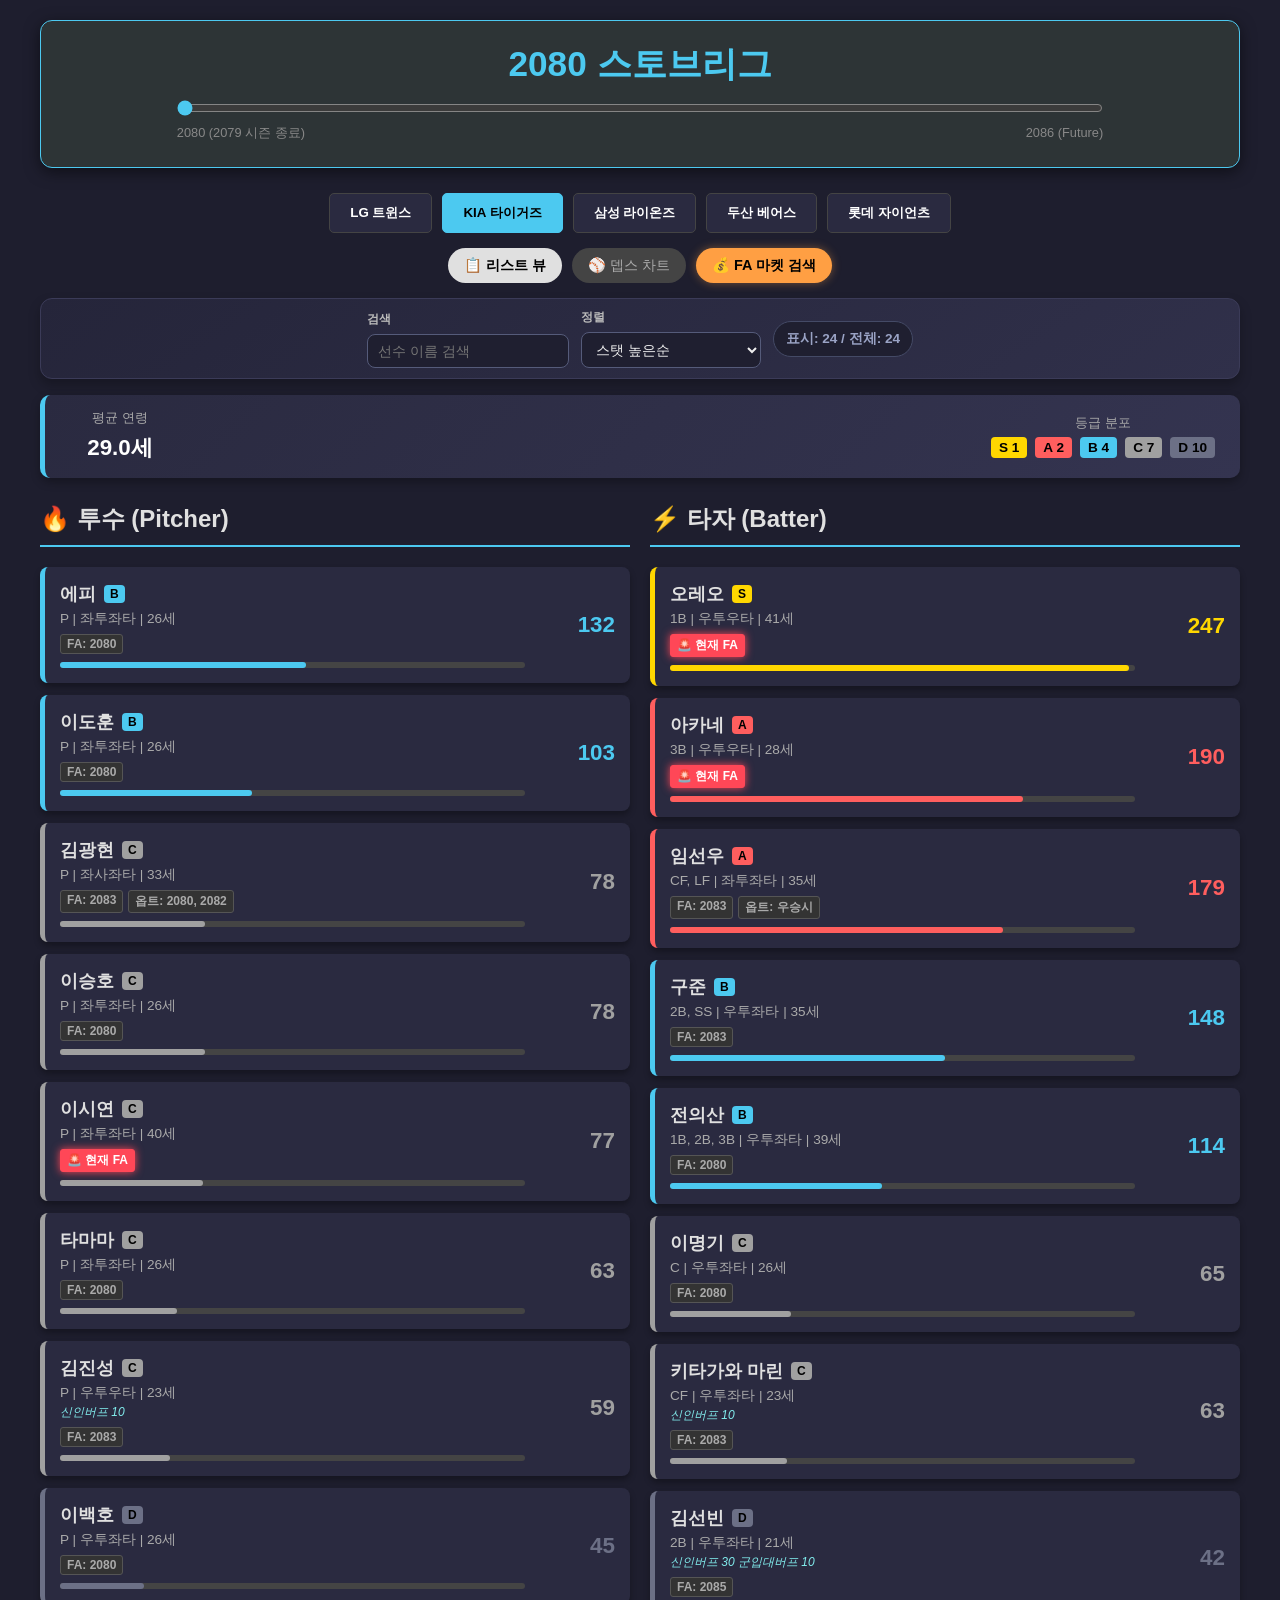
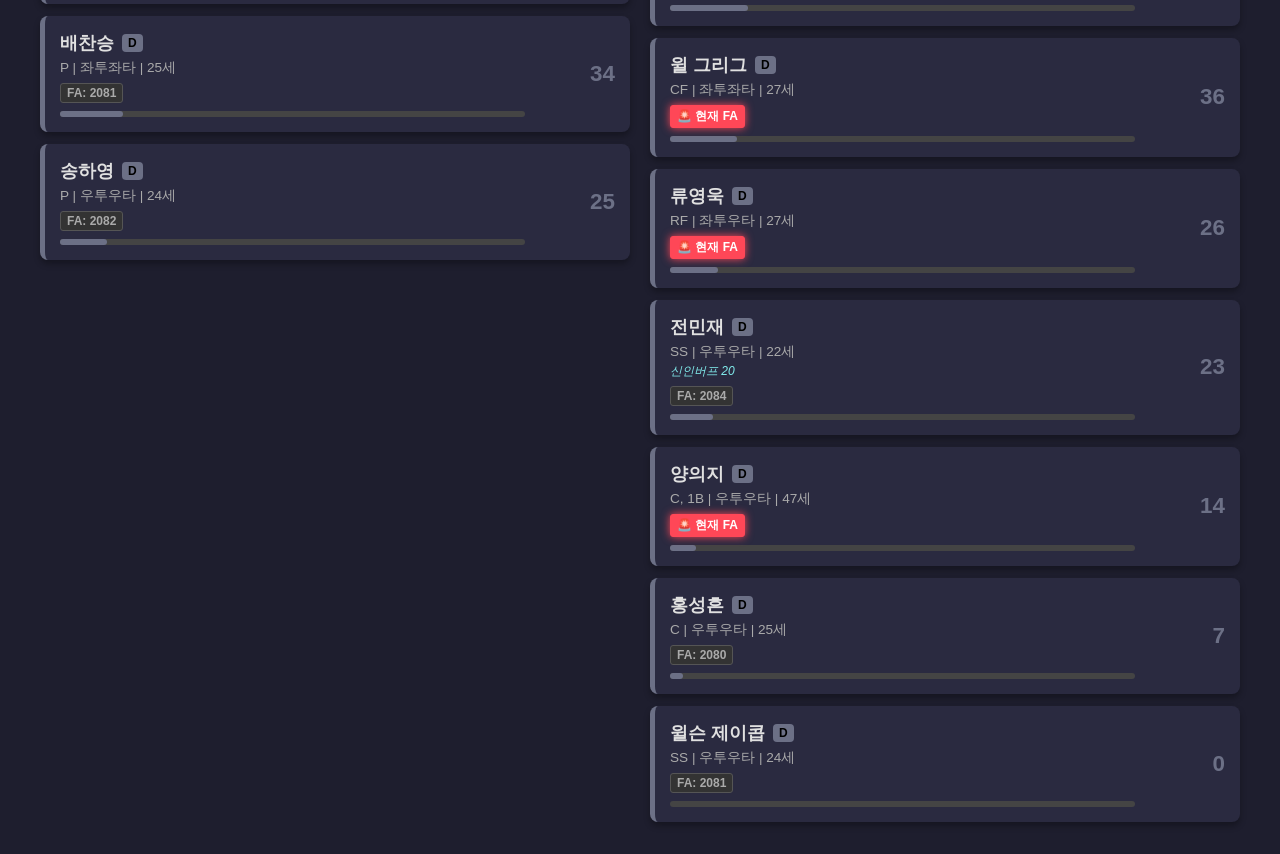
==== index.html @ 201fdf30 "Add polished roster toolbar with working search and sort" ====
<!DOCTYPE html>
<html lang="ko">
<head>
    <meta charset="UTF-8">
    <meta name="viewport" content="width=device-width, initial-scale=1.0">
    <title>가상야구리그 로스터 매니저 (2080 스토브리그 에디션)</title>
    <link rel="stylesheet" href="style.css">
</head>
<body>

<div class="container">
    <div class="time-machine">
        <div class="time-display"><span id="displayYear">2080</span> 스토브리그</div>
        <input type="range" id="yearSlider" min="2080" max="2086" value="2080" step="1">
        <div class="time-labels">
            <span>2080 (2079 시즌 종료)</span>
            <span>2086 (Future)</span>
        </div>
    </div>

    <div class="tabs" id="teamTabs"></div>

    <div class="view-controls">
        <button class="view-btn active" onclick="switchMode('list')" id="btn-list">📋 리스트 뷰</button>
        <button class="view-btn" onclick="switchMode('depth')" id="btn-depth">⚾ 뎁스 차트</button>
        <button class="fa-search-btn" onclick="openFAModal()">💰 FA 마켓 검색</button>
    </div>

    <div class="toolbar">
        <div class="toolbar-item">
            <label for="searchInput">검색</label>
            <input type="text" id="searchInput" placeholder="선수 이름 검색">
        </div>
        <div class="toolbar-item">
            <label for="sortSelect">정렬</label>
            <select id="sortSelect">
                <option value="stat_desc">스탯 높은순</option>
                <option value="stat_asc">스탯 낮은순</option>
                <option value="age_asc">나이 어린순</option>
                <option value="age_desc">나이 많은순</option>
                <option value="name_asc">이름 가나다순</option>
            </select>
        </div>
        <div id="result-count" class="result-count">표시: - / 전체: -</div>
    </div>

    <div id="team-dashboard" class="team-dashboard">
        <div class="dash-item">
            <div class="dash-label">평균 연령</div>
            <div class="dash-value" id="dash-age">-세</div>
        </div>
        <div class="dash-item">
            <div class="dash-label">등급 분포</div>
            <div class="grade-dist" id="dash-dist">
                <span class="dist-box bg-S text-black">S 0</span>
                <span class="dist-box bg-A text-black">A 0</span>
                <span class="dist-box bg-B text-black">B 0</span>
                <span class="dist-box bg-C text-black">C 0</span>
                <span class="dist-box bg-D text-black">D 0</span>
            </div>
        </div>
    </div>

    <div id="view-depth" class="field-container hidden">
        <div class="base-diamond"></div>
        <div id="depth-C" class="pos-box p-box-c"><h3>C (포수)</h3><div class="list"></div></div>
        <div id="depth-P" class="pos-box p-box-p"><h3>P (투수)</h3><div class="list"></div></div>
        <div id="depth-1B" class="pos-box p-box-1b"><h3>1B (1루수)</h3><div class="list"></div></div>
        <div id="depth-2B" class="pos-box p-box-2b"><h3>2B (2루수)</h3><div class="list"></div></div>
        <div id="depth-3B" class="pos-box p-box-3b"><h3>3B (3루수)</h3><div class="list"></div></div>
        <div id="depth-SS" class="pos-box p-box-ss"><h3>SS (유격수)</h3><div class="list"></div></div>
        <div id="depth-LF" class="pos-box p-box-lf"><h3>LF (좌익수)</h3><div class="list"></div></div>
        <div id="depth-CF" class="pos-box p-box-cf"><h3>CF (중견수)</h3><div class="list"></div></div>
        <div id="depth-RF" class="pos-box p-box-rf"><h3>RF (우익수)</h3><div class="list"></div></div>
    </div>

    <div id="view-list" class="roster-section">
        <div class="column">
            <h2>🔥 투수 (Pitcher)</h2>
            <div id="pitcher-list"></div>
        </div>
        <div class="column">
            <h2>⚡ 타자 (Batter)</h2>
            <div id="batter-list"></div>
        </div>
    </div>
</div>

<div class="modal-overlay" id="playerModal" onclick="closeModal(event, 'playerModal')">
    <div class="modal">
        <span class="close-btn" onclick="closeModal(event, 'playerModal')">&times;</span>
        <div class="modal-header">
            <h2 id="modal-name">선수 이름</h2>
            <div class="modal-sub" id="modal-detail">포지션 | 나이</div>
        </div>
        <div class="modal-note" id="modal-note">특이사항 없음</div>

        <h3 style="margin-bottom: 5px; color: #ddd; border-top:1px solid #444; padding-top:15px;">📈 미래 스탯 예측 (Graph)</h3>
        <div class="graph-legend">
            <div class="legend-item"><div class="dot" style="background:var(--graph-stat)"></div>Stat</div>
        </div>
        <div class="graph-container" id="chart-container"></div>

        <table class="scout-table">
            <thead>
                <tr>
                    <th>Year</th>
                    <th>Age</th>
                    <th>Stat</th>
                    <th>Grade</th>
                    <th>Contract</th>
                </tr>
            </thead>
            <tbody id="modal-table-body"></tbody>
        </table>
    </div>
</div>

<div class="modal-overlay" id="faModal" onclick="closeModal(event, 'faModal')">
    <div class="modal">
        <span class="close-btn" onclick="closeModal(event, 'faModal')">&times;</span>
        <div class="modal-header">
            <h2>💰 <span id="fa-year-title">2080</span> FA Market</h2>
            <div class="modal-sub">해당 스토브리그 시점의 전체 FA/옵트아웃 대상 선수 목록입니다.</div>
        </div>
        <div id="fa-list-body" class="fa-list-container"></div>
    </div>
</div>

<script src="data.js"></script>
<script src="app.js"></script>
</body>
</html>
---- style.css ----
/* 가상야구리그 로스터 매니저 - 디자인 */

:root {
            --bg-color: #1e1e2e;
            --card-bg: #2a2a40;
            --text-main: #e0e0e0;
            --accent: #4cc9f0;
            --grade-s: #ffd700;
            --grade-a: #ff5e5e;
            --grade-b: #4cc9f0;
            --grade-c: #a0a0a0;
            --grade-d: #6c7086;
            --urgent: #ff4757;
            --opt-color: #a55eea;
            --modal-overlay: rgba(0, 0, 0, 0.7);
            --graph-stat: #ff5e5e;
        }

        body {
            font-family: 'Pretendard', 'Malgun Gothic', sans-serif;
            background-color: var(--bg-color);
            color: var(--text-main);
            margin: 0;
            padding: 20px;
        }

        .container { max-width: 1200px; margin: 0 auto; }

        .time-machine {
            background: #2d3436;
            padding: 20px;
            border-radius: 12px;
            text-align: center;
            margin-bottom: 25px;
            box-shadow: 0 4px 15px rgba(0,0,0,0.5);
            border: 1px solid var(--accent);
        }

        .time-display {
            font-size: 2.2rem;
            font-weight: bold;
            color: var(--accent);
            margin-bottom: 10px;
        }

        input[type=range] {
            width: 80%;
            cursor: pointer;
            accent-color: var(--accent);
        }

        .time-labels {
            display: flex;
            justify-content: space-between;
            width: 80%;
            margin: 5px auto;
            color: #888;
            font-size: 0.8rem;
        }

        .tabs {
            display: flex;
            justify-content: center;
            gap: 10px;
            margin-bottom: 15px;
            flex-wrap: wrap;
        }

        .tab-btn {
            background: var(--card-bg);
            border: 1px solid #444;
            color: white;
            padding: 10px 20px;
            cursor: pointer;
            border-radius: 5px;
            font-weight: bold;
            transition: 0.3s;
        }

        .tab-btn:hover,
        .tab-btn.active {
            background: var(--accent);
            color: #000;
            border-color: var(--accent);
        }

        .view-controls {
            display: flex;
            justify-content: center;
            gap: 10px;
            margin-bottom: 15px;
            flex-wrap: wrap;
        }
        .toolbar {
            display: flex;
            justify-content: center;
            align-items: flex-end;
            gap: 12px;
            flex-wrap: wrap;
            margin: 0 auto 16px auto;
            background: linear-gradient(145deg, #25253a, #30304a);
            border: 1px solid #3b3b58;
            border-radius: 12px;
            padding: 10px 12px;
            box-shadow: 0 6px 12px rgba(0, 0, 0, 0.25);
        }
        .toolbar-item { display: flex; flex-direction: column; gap: 6px; }
        .toolbar-item label { color: #bbb; font-size: 0.75rem; font-weight: 600; }
        .toolbar-item input, .toolbar-item select {
            background: #1f1f30;
            color: #eee;
            border: 1px solid #555b7a;
            border-radius: 8px;
            padding: 8px 10px;
            min-width: 180px;
            font-size: 0.9rem;
            outline: none;
        }
        .toolbar-item input:focus, .toolbar-item select:focus {
            border-color: var(--accent);
            box-shadow: 0 0 0 2px rgba(76, 201, 240, 0.25);
        }
        .result-count {
            align-self: center;
            color: #9aa3c5;
            font-size: 0.85rem;
            font-weight: 600;
            background: #1f1f30;
            border: 1px solid #444a66;
            border-radius: 999px;
            padding: 8px 12px;
        }

        .view-btn {
            background: #444;
            color: #aaa;
            border: none;
            padding: 8px 16px;
            border-radius: 20px;
            cursor: pointer;
            font-size: 0.9rem;
            transition: 0.3s;
        }

        .view-btn.active {
            background: var(--text-main);
            color: #000;
            font-weight: bold;
        }

        .fa-search-btn {
            background: #ff9f43;
            color: #000;
            font-weight: bold;
            border: none;
            padding: 8px 16px;
            border-radius: 20px;
            cursor: pointer;
            font-size: 0.9rem;
            transition: 0.3s;
            box-shadow: 0 0 10px rgba(255, 159, 67, 0.4);
        }

        .fa-search-btn:hover {
            background: #ffaf40;
            transform: scale(1.05);
        }

        .team-dashboard {
            background: linear-gradient(135deg, #2a2a40 0%, #343450 100%);
            border-radius: 10px;
            padding: 15px 25px;
            margin-bottom: 25px;
            display: flex;
            justify-content: space-between;
            align-items: center;
            border-left: 5px solid var(--accent);
            box-shadow: 0 4px 10px rgba(0,0,0,0.3);
            flex-wrap: wrap;
            gap: 15px;
        }

        .dash-item { text-align: center; min-width: 100px; }
        .dash-label { font-size: 0.8rem; color: #aaa; margin-bottom: 5px; }
        .dash-value { font-size: 1.4rem; font-weight: bold; color: #fff; }
        .grade-dist { display: flex; gap: 8px; font-size: 0.85rem; }
        .dist-box { padding: 3px 8px; border-radius: 4px; background: #222; font-weight: bold; }

        .roster-section { display: flex; gap: 20px; flex-wrap: wrap; }
        .column { flex: 1; min-width: 300px; }
        .column h2 { border-bottom: 2px solid var(--accent); padding-bottom: 10px; margin-top: 0; }

        .player-card {
            background-color: var(--card-bg);
            border-radius: 8px;
            padding: 15px;
            margin-bottom: 12px;
            display: flex;
            align-items: center;
            justify-content: space-between;
            border-left: 5px solid gray;
            box-shadow: 0 4px 6px rgba(0,0,0,0.3);
            transition: all 0.2s ease;
            cursor: pointer;
        }

        .player-card:hover {
            transform: translateY(-3px);
            box-shadow: 0 6px 12px rgba(0,0,0,0.5);
            background-color: #343450;
        }

        .info { flex: 1; }
        .header-row { display: flex; align-items: center; gap: 8px; flex-wrap: wrap; }
        .name { font-size: 1.1rem; font-weight: bold; }
        .grade-badge { font-size: 0.75rem; padding: 2px 6px; border-radius: 4px; color: #000; font-weight: bold; }
        .detail { font-size: 0.85rem; color: #aaa; margin-top: 4px; }
        .notes { font-size: 0.75rem; color: #81ecec; margin-top: 2px; font-style: italic; }
        .contract-tags { display: flex; gap: 5px; margin-top: 6px; font-size: 0.75rem; flex-wrap: wrap; }
        .tag { padding: 2px 6px; border-radius: 3px; font-weight: bold; border: 1px solid #444; }

        .stat-change-up { color: #2ecc71; font-size: 0.8rem; margin-left: 5px; }
        .stat-change-down { color: #ff4757; font-size: 0.8rem; margin-left: 5px; }

        .tag-fa-urgent { background: var(--urgent); color: white; border-color: var(--urgent); box-shadow: 0 0 8px var(--urgent); animation: pulse 1.5s infinite; }
        .tag-opt-urgent { background: var(--opt-color); color: white; border-color: var(--opt-color); box-shadow: 0 0 8px var(--opt-color); }
        .tag-fa-past { background: #444; color: #777; text-decoration: line-through; }
        .tag-fa { background: #333; color: #aaa; border: 1px solid #555; }

        @keyframes pulse {
            0% { opacity: 1; }
            50% { opacity: 0.6; }
            100% { opacity: 1; }
        }

        .stat-box { text-align: right; min-width: 90px; }
        .stat-value { font-size: 1.4rem; font-weight: bold; display: block; }
        .stat-bar-bg { width: 100%; height: 6px; background: #444; margin-top: 8px; border-radius: 3px; }
        .stat-bar-fill { height: 100%; background: var(--accent); border-radius: 3px; width: 0%; transition: width 0.5s; }

        .border-S { border-left-color: var(--grade-s); }
        .border-A { border-left-color: var(--grade-a); }
        .border-B { border-left-color: var(--grade-b); }
        .border-C { border-left-color: var(--grade-c); }
        .border-D { border-left-color: var(--grade-d); }

        .bg-S { background-color: var(--grade-s); }
        .bg-A { background-color: var(--grade-a); }
        .bg-B { background-color: var(--grade-b); }
        .bg-C { background-color: var(--grade-c); }
        .bg-D { background-color: var(--grade-d); }

        .text-S { color: var(--grade-s); }
        .text-A { color: var(--grade-a); }
        .text-B { color: var(--grade-b); }
        .text-C { color: var(--grade-c); }
        .text-D { color: var(--grade-d); }
        .text-black { color: #000; }

        .hidden { display: none !important; }

        .field-container {
            position: relative;
            width: 100%;
            max-width: 900px;
            height: 600px;
            background: radial-gradient(circle at 50% 100%, #dcdde1 15%, #27ae60 16%, #2ecc71 100%);
            margin: 0 auto 30px auto;
            border: 4px solid #fff;
            border-radius: 20px 20px 50% 50%;
            box-shadow: 0 10px 20px rgba(0,0,0,0.5);
        }

        .base-diamond {
            position: absolute;
            bottom: 18%;
            left: 50%;
            transform: translateX(-50%) rotate(45deg);
            width: 220px;
            height: 220px;
            border: 2px solid rgba(255,255,255,0.4);
            background: transparent;
        }

        .pos-box {
            position: absolute;
            width: 130px;
            background: rgba(30, 30, 46, 0.9);
            border: 1px solid #666;
            border-radius: 6px;
            padding: 5px;
            z-index: 10;
            box-shadow: 0 4px 6px rgba(0,0,0,0.5);
            transition: all 0.3s;
        }

        .pos-box h3 {
            margin: 0 0 5px 0;
            font-size: 0.8rem;
            text-align: center;
            border-bottom: 1px solid #444;
            color: var(--accent);
        }

        .pos-box.danger {
            border-color: #ff4757;
            box-shadow: 0 0 10px #ff4757;
        }

        .pos-player {
            display: flex;
            justify-content: space-between;
            font-size: 0.75rem;
            margin-bottom: 3px;
            border-bottom: 1px solid #333;
            padding-bottom: 2px;
        }

        .pos-name {
            overflow: hidden;
            text-overflow: ellipsis;
            white-space: nowrap;
            max-width: 80px;
        }

        .pos-stat { font-weight: bold; }

        .p-box-c { bottom: 3%; left: 50%; transform: translateX(-50%); }
        .p-box-p { bottom: 33%; left: 50%; transform: translateX(-50%); }
        .p-box-1b { bottom: 38%; right: 18%; }
        .p-box-2b { bottom: 55%; right: 32%; }
        .p-box-3b { bottom: 38%; left: 18%; }
        .p-box-ss { bottom: 55%; left: 32%; }
        .p-box-lf { top: 20%; left: 10%; }
        .p-box-cf { top: 8%; left: 50%; transform: translateX(-50%); }
        .p-box-rf { top: 20%; right: 10%; }

        .more-trigger {
            text-align: center;
            font-size: 0.7rem;
            color: #aaa;
            cursor: pointer;
            padding: 2px 0;
            position: relative;
        }

        .more-trigger:hover {
            color: #fff;
            background-color: rgba(255,255,255,0.1);
            border-radius: 4px;
        }

        .more-popup {
            display: none;
            position: absolute;
            left: 50%;
            top: 100%;
            transform: translateX(-50%);
            width: 140px;
            background-color: #2d3436;
            border: 1px solid var(--accent);
            border-radius: 6px;
            padding: 8px;
            z-index: 100;
            box-shadow: 0 8px 16px rgba(0,0,0,0.8);
            max-height: 200px;
            overflow-y: auto;
            text-align: left;
        }

        .more-trigger:hover .more-popup { display: block; }

        .modal-overlay {
            position: fixed;
            top: 0;
            left: 0;
            width: 100%;
            height: 100%;
            background-color: var(--modal-overlay);
            z-index: 1000;
            display: flex;
            justify-content: center;
            align-items: center;
            opacity: 0;
            pointer-events: none;
            transition: opacity 0.3s;
        }

        .modal-overlay.active {
            opacity: 1;
            pointer-events: auto;
        }

        .modal {
            background-color: #2d3436;
            width: 90%;
            max-width: 550px;
            border-radius: 12px;
            border: 2px solid var(--accent);
            padding: 25px;
            box-shadow: 0 10px 30px rgba(0,0,0,0.8);
            position: relative;
            transform: translateY(20px);
            transition: transform 0.3s;
            max-height: 90vh;
            overflow-y: auto;
        }

        .modal-overlay.active .modal { transform: translateY(0); }

        .close-btn {
            position: absolute;
            top: 15px;
            right: 20px;
            font-size: 1.5rem;
            cursor: pointer;
            color: #aaa;
        }

        .close-btn:hover { color: #fff; }

        .modal-header h2 {
            margin: 0;
            color: var(--accent);
            border-bottom: 2px solid #555;
            padding-bottom: 10px;
        }

        .modal-sub {
            color: #aaa;
            margin-top: 5px;
            font-size: 0.9rem;
        }

        .modal-note {
            margin: 15px 0;
            padding: 10px;
            background: #222;
            border-radius: 5px;
            color: #81ecec;
            font-style: italic;
            border-left: 3px solid #81ecec;
        }

        .graph-container {
            width: 100%;
            height: 200px;
            background: #222;
            border-radius: 6px;
            margin-bottom: 15px;
            position: relative;
            padding: 10px;
            box-sizing: border-box;
            border: 1px solid #444;
        }

        .graph-legend {
            display: flex;
            justify-content: flex-end;
            gap: 10px;
            font-size: 0.75rem;
            margin-bottom: 5px;
        }

        .legend-item {
            display: flex;
            align-items: center;
            gap: 4px;
        }

        .dot {
            width: 8px;
            height: 8px;
            border-radius: 50%;
        }

        .scout-table {
            width: 100%;
            border-collapse: collapse;
            margin-top: 5px;
            font-size: 0.9rem;
            text-align: center;
        }

        .scout-table th {
            background: #444;
            color: #fff;
            padding: 8px;
        }

        .scout-table td {
            padding: 8px;
            border-bottom: 1px solid #444;
            color: #ddd;
        }

        .scout-table tr.current-season {
            background: rgba(76, 201, 240, 0.2);
            border: 1px solid var(--accent);
        }

        .scout-table tr.current-season td {
            font-weight: bold;
            color: #fff;
        }

        .cell-s { color: var(--grade-s); font-weight: bold; }
        .cell-a { color: var(--grade-a); font-weight: bold; }
        .cell-b { color: var(--grade-b); }
        .cell-c { color: var(--grade-c); }
        .cell-d { color: var(--grade-d); }
        .cell-fa { color: var(--urgent); font-weight: bold; animation: pulse 2s infinite; }
        .cell-opt { color: var(--opt-color); }

        .fa-list-container { max-height: 400px; overflow-y: auto; }

        .fa-item {
            display: flex;
            justify-content: space-between;
            align-items: center;
            padding: 10px;
            border-bottom: 1px solid #444;
            transition: 0.2s;
        }

        .fa-item:hover { background: #444; }

        .fa-team-logo {
            font-size: 0.8rem;
            background: #555;
            padding: 2px 6px;
            border-radius: 4px;
            margin-right: 8px;
            color: #fff;
        }
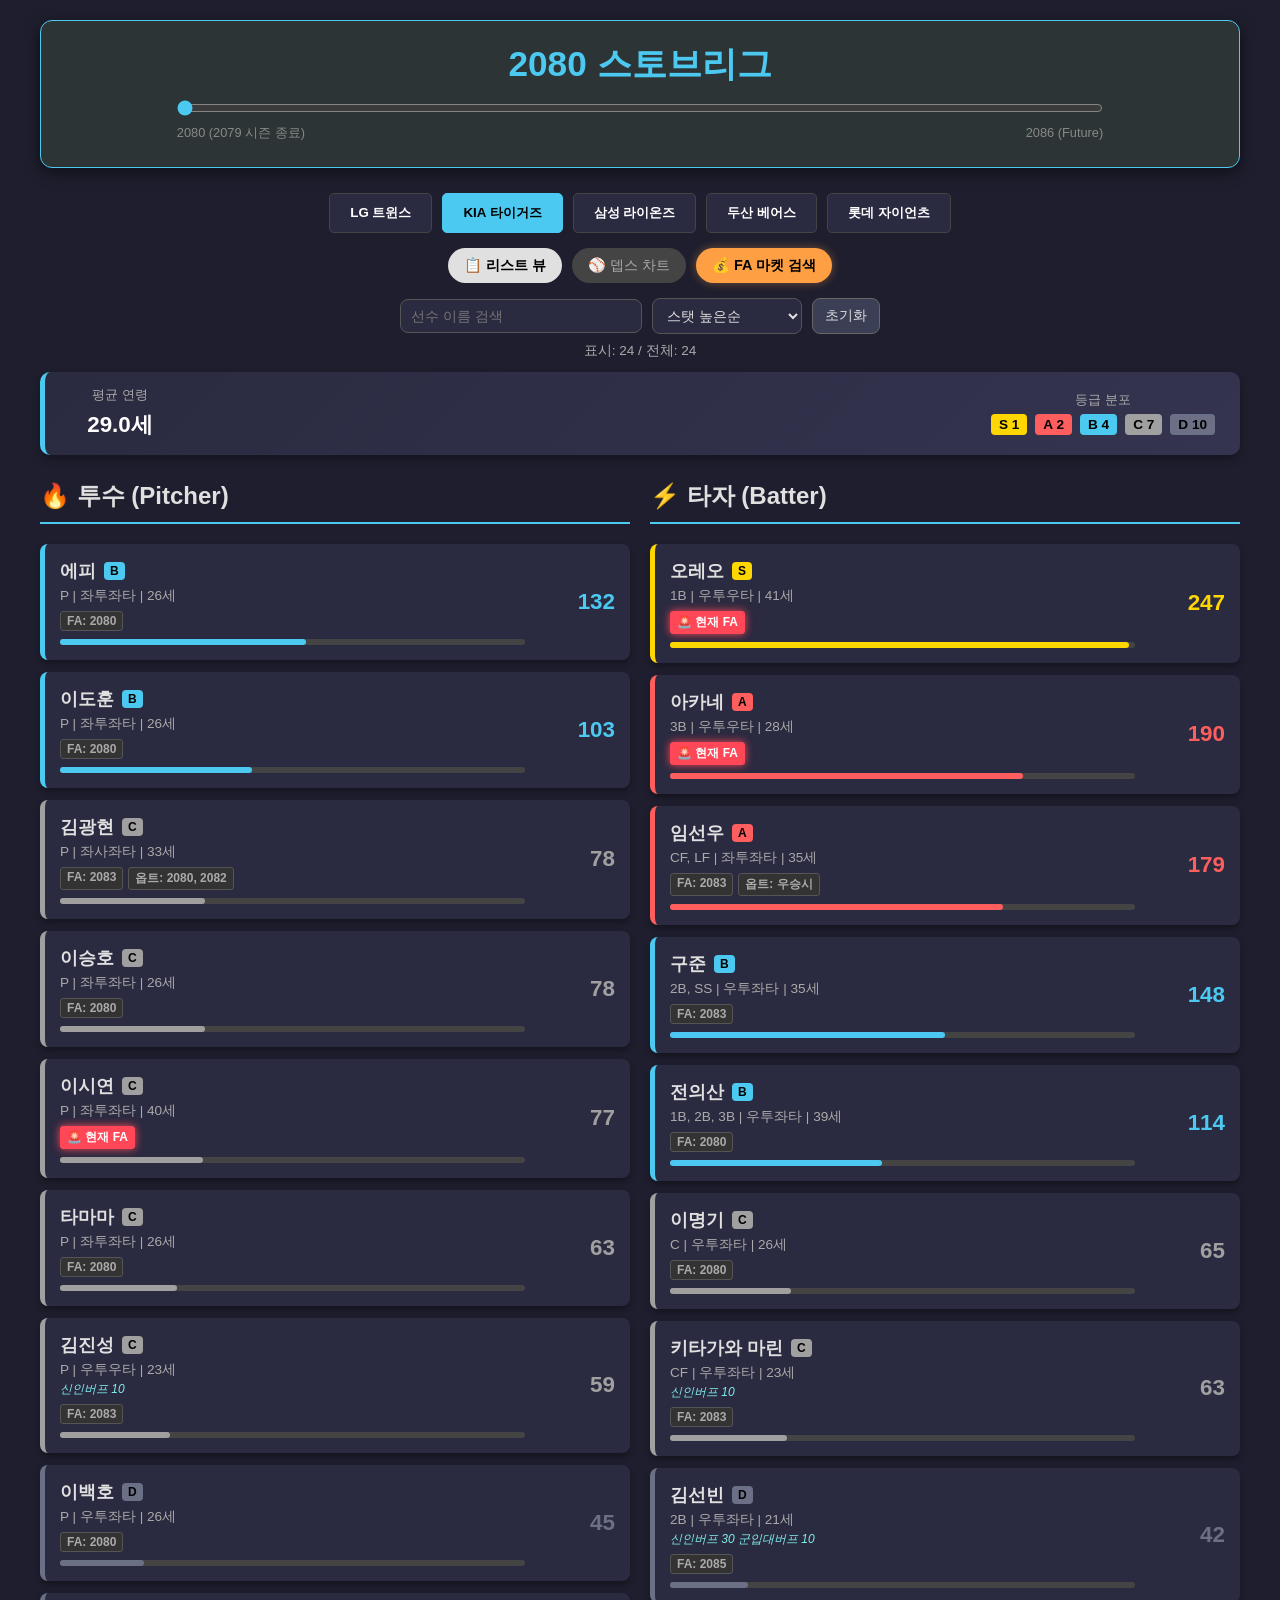
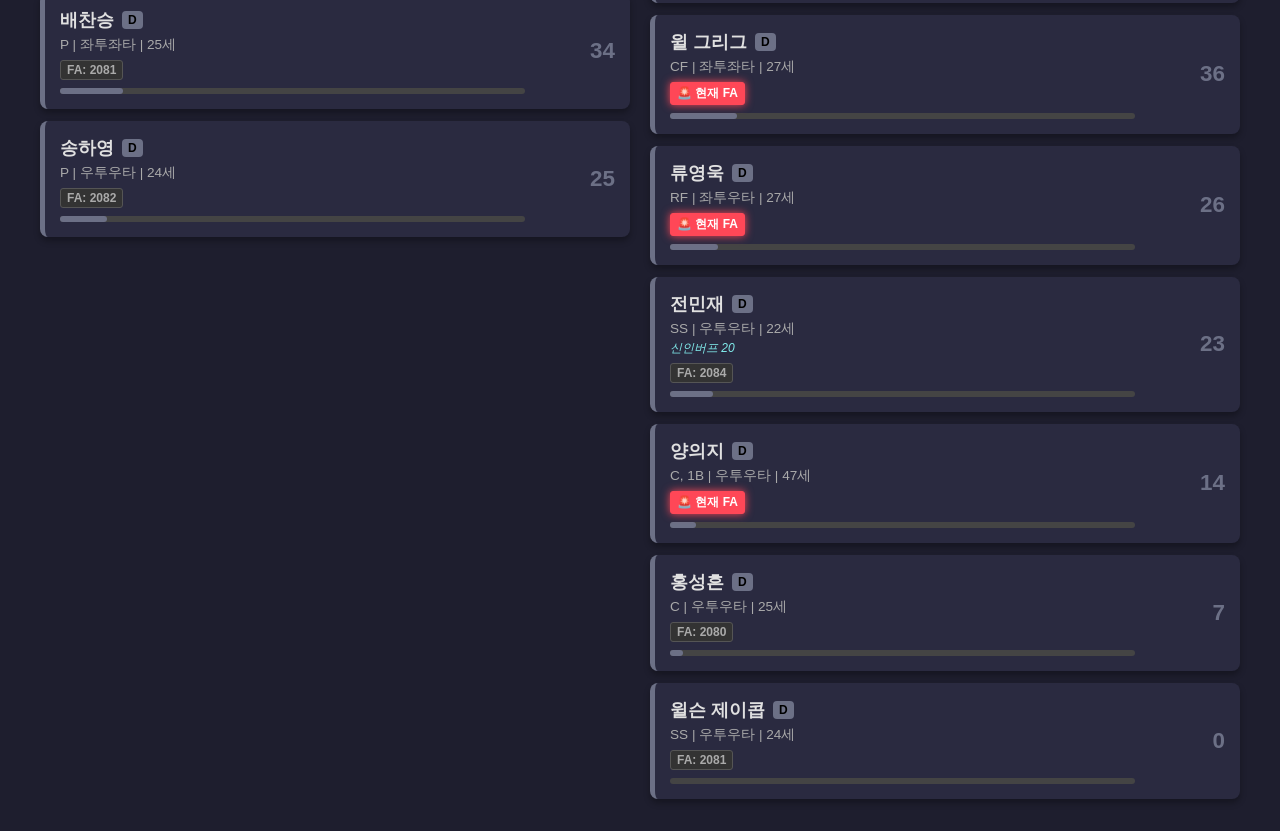
==== commit 69de171b: "Optimize roster UI layout for mobile screens" ====
--- a/index.html
+++ b/index.html
@@ -26,23 +26,18 @@
         <button class="fa-search-btn" onclick="openFAModal()">💰 FA 마켓 검색</button>
     </div>
 
-    <div class="toolbar">
-        <div class="toolbar-item">
-            <label for="searchInput">검색</label>
-            <input type="text" id="searchInput" placeholder="선수 이름 검색">
-        </div>
-        <div class="toolbar-item">
-            <label for="sortSelect">정렬</label>
-            <select id="sortSelect">
-                <option value="stat_desc">스탯 높은순</option>
-                <option value="stat_asc">스탯 낮은순</option>
-                <option value="age_asc">나이 어린순</option>
-                <option value="age_desc">나이 많은순</option>
-                <option value="name_asc">이름 가나다순</option>
-            </select>
-        </div>
-        <div id="result-count" class="result-count">표시: - / 전체: -</div>
+    <div class="filter-controls">
+        <input type="text" id="searchInput" placeholder="선수 이름 검색">
+        <select id="sortSelect">
+            <option value="stat_desc">스탯 높은순</option>
+            <option value="stat_asc">스탯 낮은순</option>
+            <option value="age_asc">나이 어린순</option>
+            <option value="age_desc">나이 많은순</option>
+            <option value="name_asc">이름 가나다순</option>
+        </select>
+        <button class="clear-btn" id="clearFilterBtn">초기화</button>
     </div>
+    <div id="result-count" class="result-count">표시: - / 전체: -</div>
 
     <div id="team-dashboard" class="team-dashboard">
         <div class="dash-item">
--- a/style.css
+++ b/style.css
@@ -91,44 +91,47 @@
             margin-bottom: 15px;
             flex-wrap: wrap;
         }
-        .toolbar {
+        .filter-controls {
             display: flex;
             justify-content: center;
-            align-items: flex-end;
-            gap: 12px;
+            gap: 10px;
+            margin: 4px auto 8px auto;
             flex-wrap: wrap;
-            margin: 0 auto 16px auto;
-            background: linear-gradient(145deg, #25253a, #30304a);
-            border: 1px solid #3b3b58;
-            border-radius: 12px;
-            padding: 10px 12px;
-            box-shadow: 0 6px 12px rgba(0, 0, 0, 0.25);
-        }
-        .toolbar-item { display: flex; flex-direction: column; gap: 6px; }
-        .toolbar-item label { color: #bbb; font-size: 0.75rem; font-weight: 600; }
-        .toolbar-item input, .toolbar-item select {
-            background: #1f1f30;
-            color: #eee;
-            border: 1px solid #555b7a;
+            align-items: center;
+        }
+        .filter-controls input {
+            min-width: 220px;
+        }
+        .filter-controls select {
+            min-width: 150px;
+        }
+        .filter-controls input,
+        .filter-controls select {
+            background: #2a2a40;
+            color: #e0e0e0;
+            border: 1px solid #555;
             border-radius: 8px;
             padding: 8px 10px;
-            min-width: 180px;
             font-size: 0.9rem;
-            outline: none;
-        }
-        .toolbar-item input:focus, .toolbar-item select:focus {
-            border-color: var(--accent);
-            box-shadow: 0 0 0 2px rgba(76, 201, 240, 0.25);
+        }
+        .clear-btn {
+            background: #3b3f56;
+            color: #ddd;
+            border: 1px solid #666;
+            border-radius: 8px;
+            padding: 8px 12px;
+            font-size: 0.85rem;
+            cursor: pointer;
+        }
+        .clear-btn:hover {
+            background: #4b5070;
+            color: #fff;
         }
         .result-count {
-            align-self: center;
-            color: #9aa3c5;
+            text-align: center;
+            color: #aaa;
             font-size: 0.85rem;
-            font-weight: 600;
-            background: #1f1f30;
-            border: 1px solid #444a66;
-            border-radius: 999px;
-            padding: 8px 12px;
+            margin-bottom: 12px;
         }
 
         .view-btn {
@@ -533,3 +536,68 @@
             margin-right: 8px;
             color: #fff;
         }
+
+        @media (max-width: 900px) {
+            body { padding: 12px; }
+            .team-dashboard {
+                padding: 12px;
+                gap: 10px;
+            }
+            .dash-item {
+                flex: 1 1 45%;
+            }
+            .grade-dist {
+                flex-wrap: wrap;
+                justify-content: center;
+            }
+            .field-container {
+                height: 520px;
+                border-width: 3px;
+            }
+            .pos-box {
+                width: 115px;
+                padding: 4px;
+            }
+            .pos-name { max-width: 68px; }
+        }
+
+        @media (max-width: 640px) {
+            .time-display { font-size: 1.6rem; }
+            .time-labels, input[type=range] { width: 95%; }
+            .filter-controls {
+                gap: 8px;
+                margin-top: 6px;
+            }
+            .filter-controls input,
+            .filter-controls select,
+            .clear-btn {
+                width: 100%;
+                max-width: 100%;
+            }
+            .result-count { margin-bottom: 10px; }
+            .roster-section {
+                flex-direction: column;
+                gap: 14px;
+            }
+            .column { min-width: 100%; }
+            .player-card {
+                padding: 12px;
+                margin-bottom: 10px;
+            }
+            .name { font-size: 1rem; }
+            .detail { font-size: 0.8rem; }
+            .stat-value { font-size: 1.1rem; }
+            .field-container {
+                height: auto;
+                min-height: 360px;
+                border-radius: 14px;
+                padding-bottom: 12px;
+            }
+            .base-diamond { display: none; }
+            .pos-box {
+                position: static;
+                width: 100%;
+                margin-bottom: 8px;
+            }
+            .pos-box h3 { font-size: 0.75rem; }
+        }
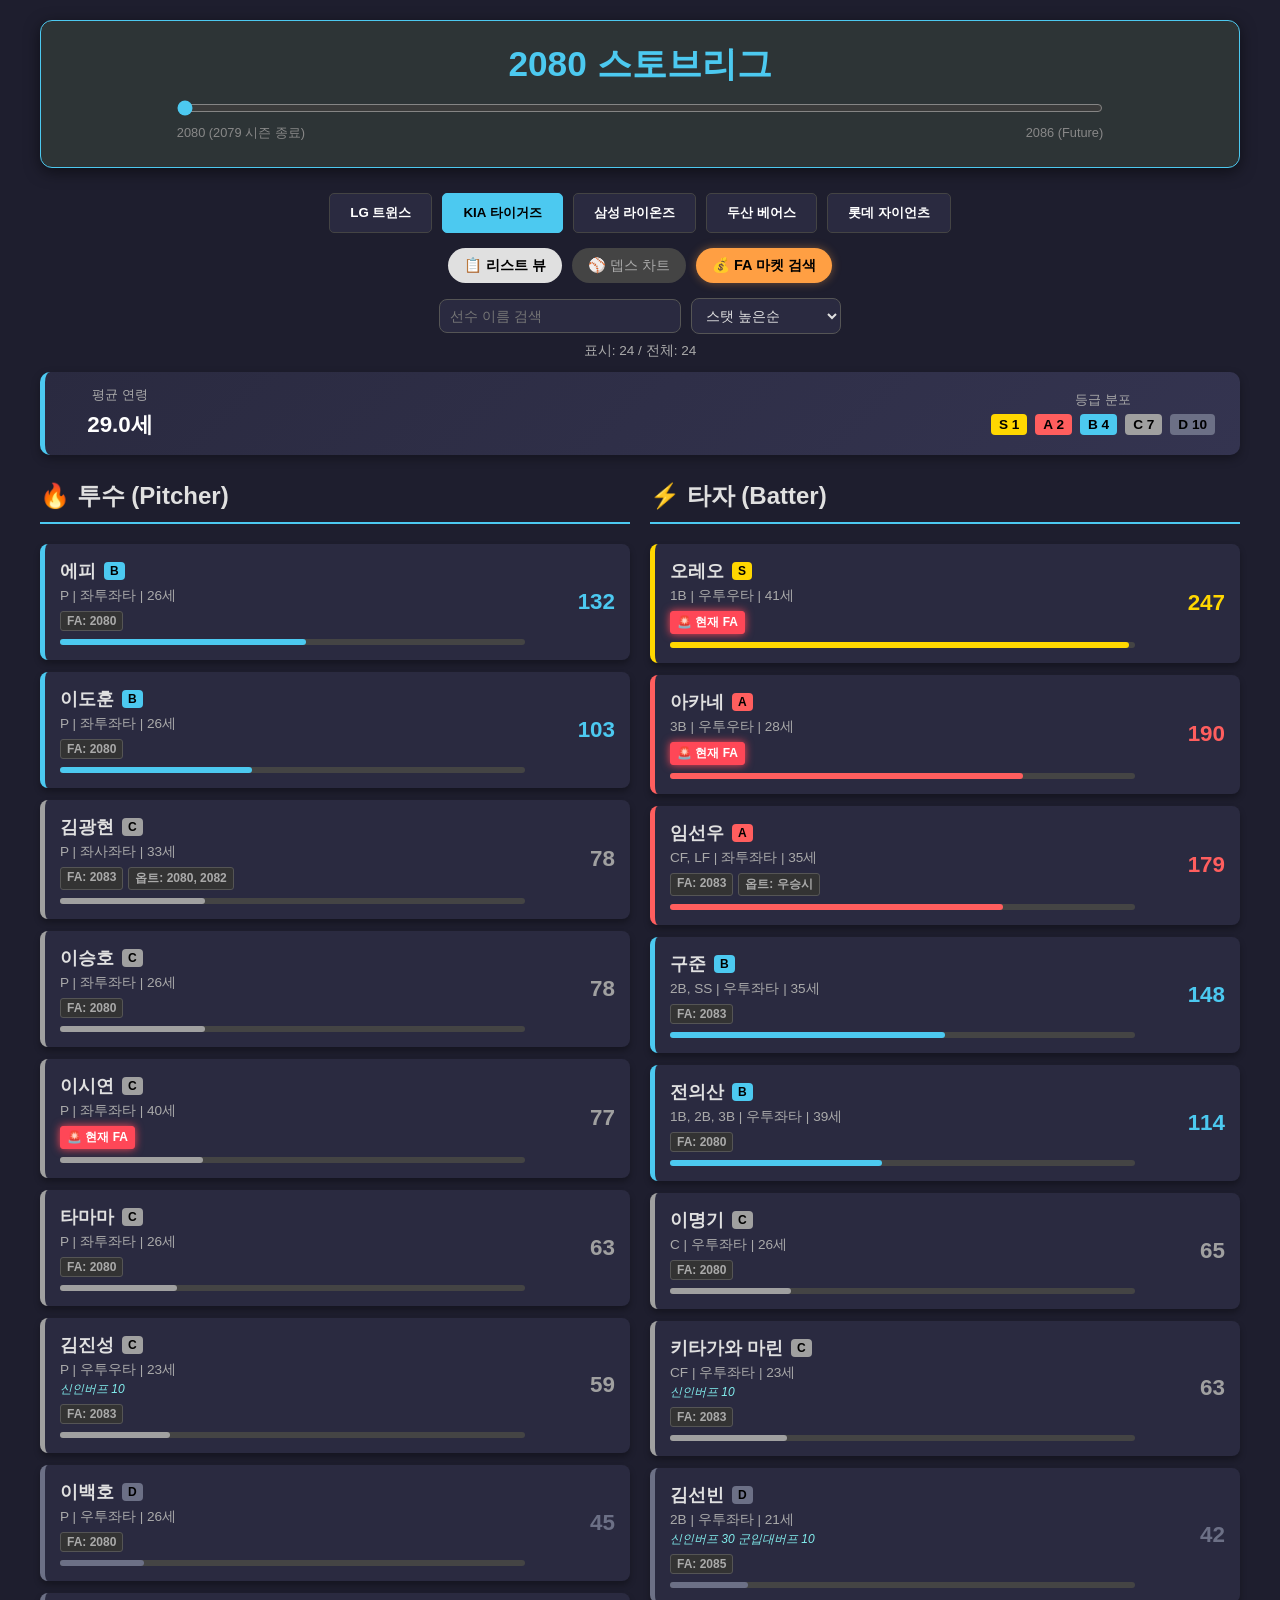
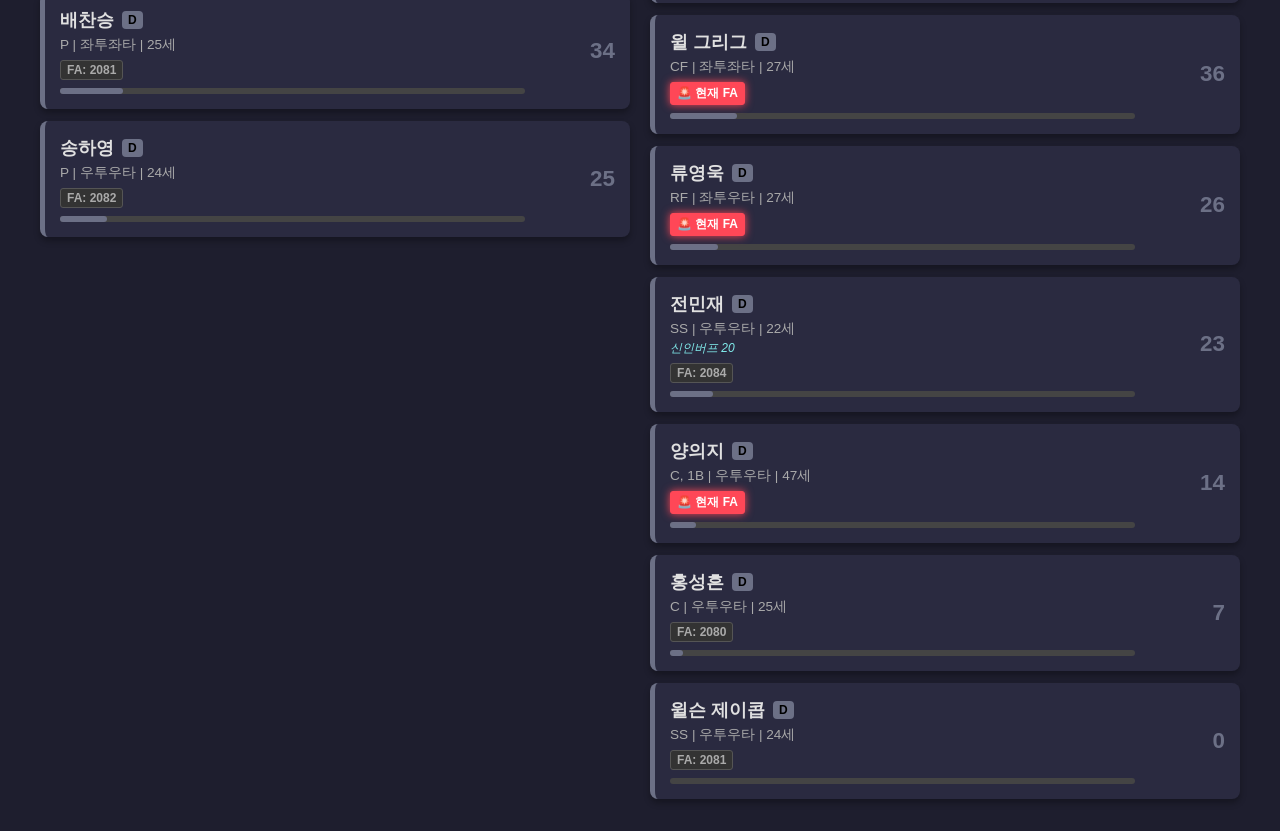
==== commit db28cb99: "Refine mobile layout for tabs, controls, modal, and FA list" ====
--- a/index.html
+++ b/index.html
@@ -35,7 +35,6 @@
             <option value="age_desc">나이 많은순</option>
             <option value="name_asc">이름 가나다순</option>
         </select>
-        <button class="clear-btn" id="clearFilterBtn">초기화</button>
     </div>
     <div id="result-count" class="result-count">표시: - / 전체: -</div>
 
--- a/style.css
+++ b/style.css
@@ -113,19 +113,6 @@
             border-radius: 8px;
             padding: 8px 10px;
             font-size: 0.9rem;
-        }
-        .clear-btn {
-            background: #3b3f56;
-            color: #ddd;
-            border: 1px solid #666;
-            border-radius: 8px;
-            padding: 8px 12px;
-            font-size: 0.85rem;
-            cursor: pointer;
-        }
-        .clear-btn:hover {
-            background: #4b5070;
-            color: #fff;
         }
         .result-count {
             text-align: center;
@@ -564,6 +551,19 @@
         @media (max-width: 640px) {
             .time-display { font-size: 1.6rem; }
             .time-labels, input[type=range] { width: 95%; }
+            .tabs { gap: 6px; }
+            .tab-btn {
+                padding: 8px 12px;
+                font-size: 0.85rem;
+            }
+            .view-controls {
+                gap: 8px;
+                margin-bottom: 10px;
+            }
+            .view-btn, .fa-search-btn {
+                padding: 8px 12px;
+                font-size: 0.82rem;
+            }
             .filter-controls {
                 gap: 8px;
                 margin-top: 6px;
@@ -587,6 +587,32 @@
             .name { font-size: 1rem; }
             .detail { font-size: 0.8rem; }
             .stat-value { font-size: 1.1rem; }
+            .modal {
+                width: calc(100% - 16px);
+                padding: 16px;
+                border-width: 1px;
+                max-height: 92vh;
+            }
+            .modal-header h2 {
+                font-size: 1.2rem;
+                padding-right: 24px;
+            }
+            .scout-table {
+                font-size: 0.78rem;
+            }
+            .scout-table th,
+            .scout-table td {
+                padding: 6px 4px;
+            }
+            .fa-item {
+                flex-direction: column;
+                align-items: flex-start;
+                gap: 6px;
+            }
+            .fa-item > div:last-child {
+                width: 100%;
+                text-align: left !important;
+            }
             .field-container {
                 height: auto;
                 min-height: 360px;
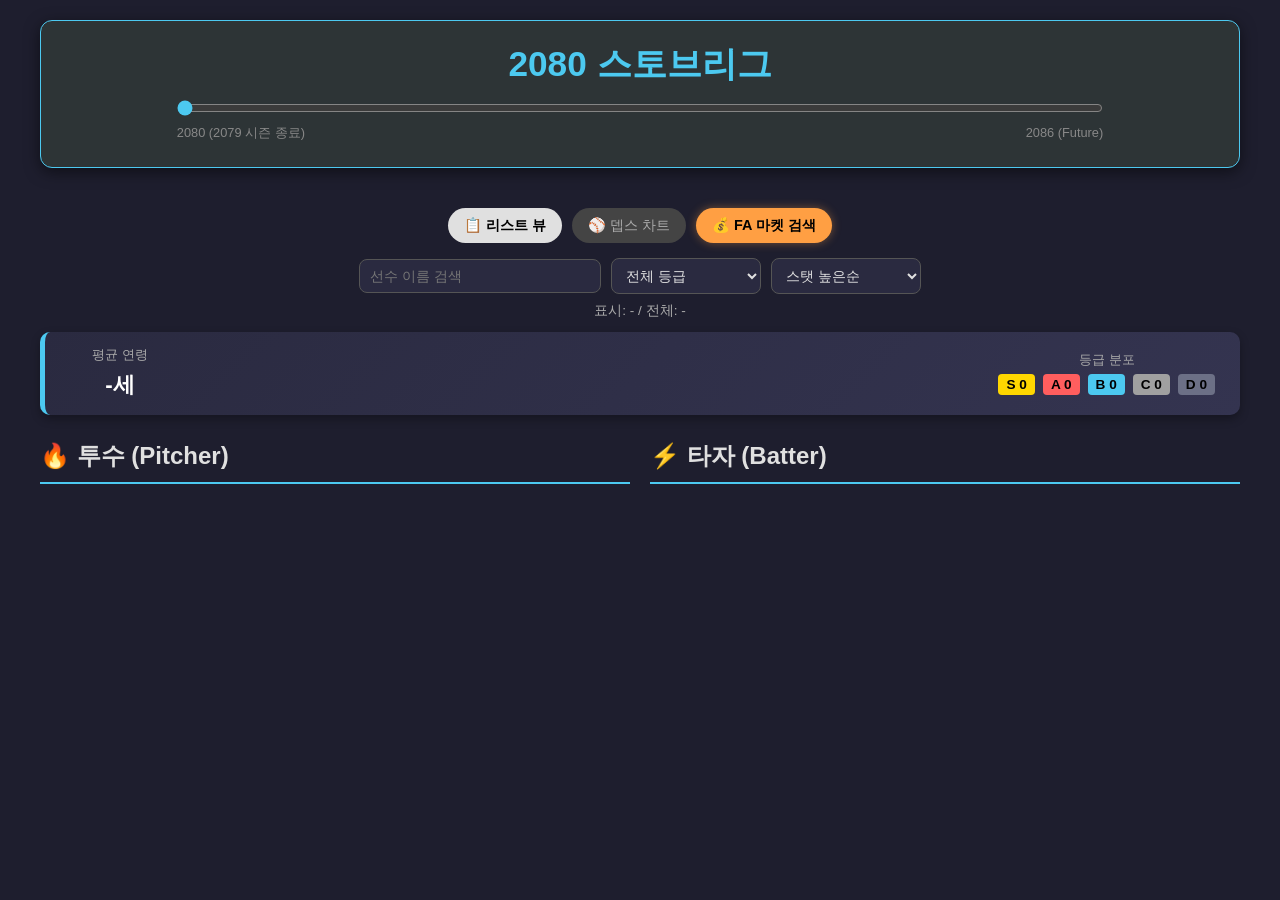
==== commit d60575e2: "Merge branch 'main' into codex/explain-file-roles-in-repository" ====
--- a/index.html
+++ b/index.html
@@ -28,6 +28,14 @@
 
     <div class="filter-controls">
         <input type="text" id="searchInput" placeholder="선수 이름 검색">
+        <select id="gradeFilter">
+            <option value="ALL">전체 등급</option>
+            <option value="S">S 등급</option>
+            <option value="A">A 등급</option>
+            <option value="B">B 등급</option>
+            <option value="C">C 등급</option>
+            <option value="D">D 등급</option>
+        </select>
         <select id="sortSelect">
             <option value="stat_desc">스탯 높은순</option>
             <option value="stat_asc">스탯 낮은순</option>
--- a/style.css
+++ b/style.css
@@ -99,9 +99,11 @@
             flex-wrap: wrap;
             align-items: center;
         }
+
         .filter-controls input {
             min-width: 220px;
         }
+
         .filter-controls select {
             min-width: 150px;
         }
@@ -549,6 +551,11 @@
         }
 
         @media (max-width: 640px) {
+            body {
+                padding-left: max(10px, env(safe-area-inset-left));
+                padding-right: max(10px, env(safe-area-inset-right));
+                padding-bottom: max(12px, env(safe-area-inset-bottom));
+            }
             .time-display { font-size: 1.6rem; }
             .time-labels, input[type=range] { width: 95%; }
             .tabs { gap: 6px; }
@@ -573,6 +580,7 @@
             .clear-btn {
                 width: 100%;
                 max-width: 100%;
+                min-height: 42px;
             }
             .result-count { margin-bottom: 10px; }
             .roster-section {
@@ -613,6 +621,10 @@
                 width: 100%;
                 text-align: left !important;
             }
+            .modal-note {
+                font-size: 0.82rem;
+                line-height: 1.35;
+            }
             .field-container {
                 height: auto;
                 min-height: 360px;
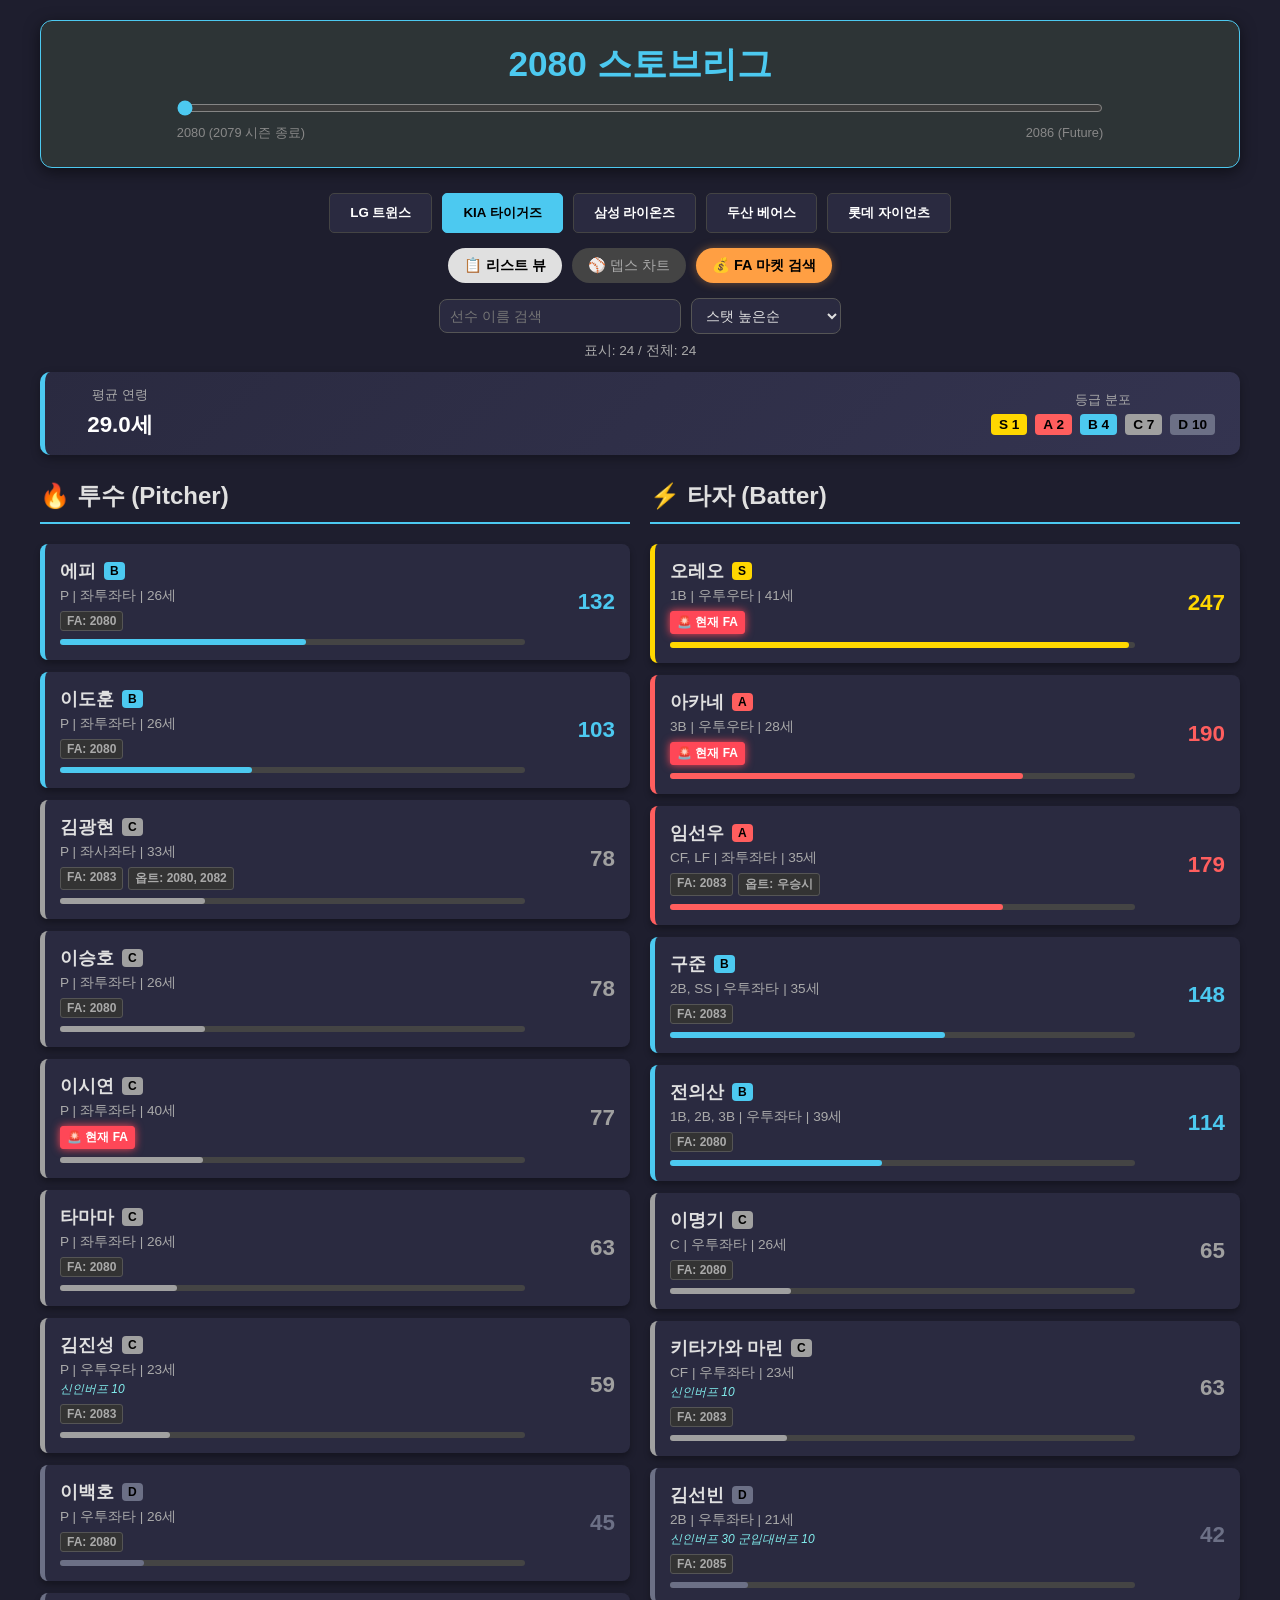
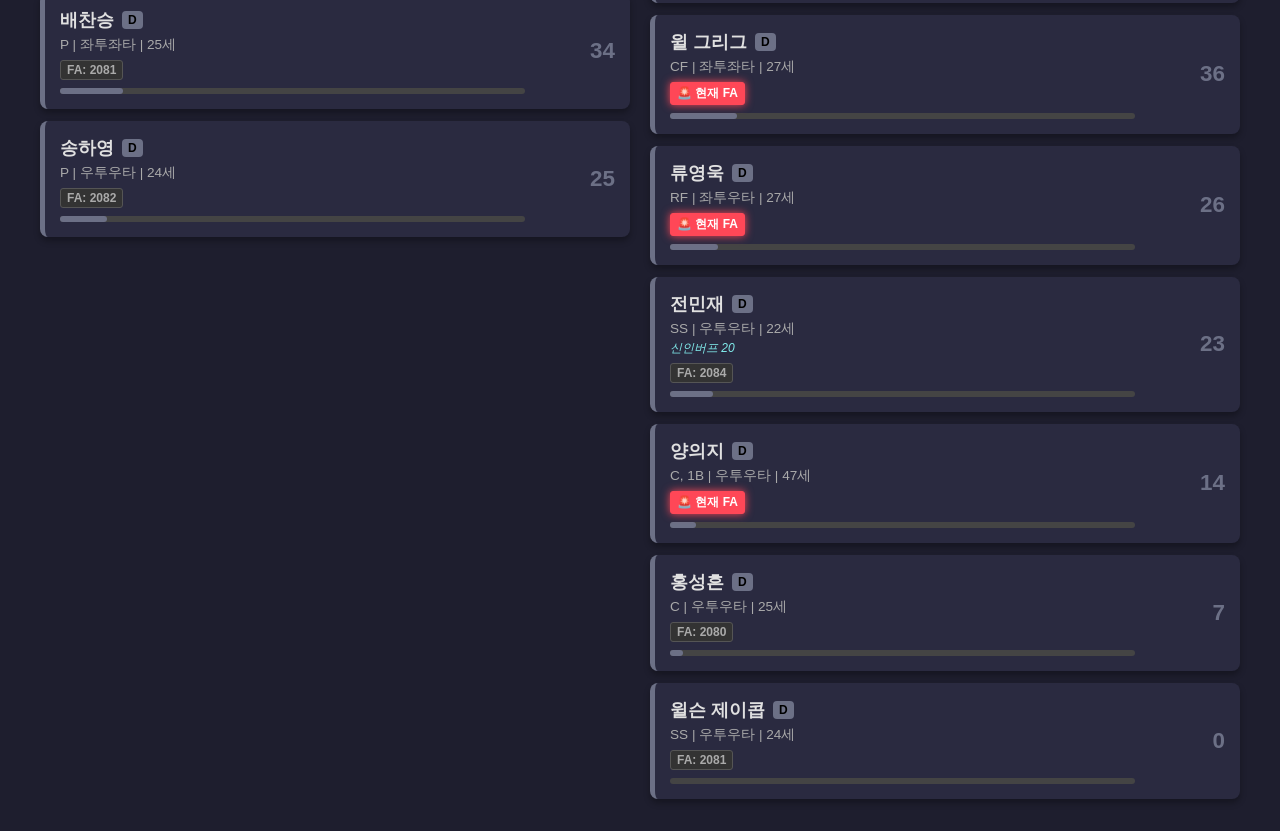
==== commit eeed7c09: "Prevent roster crash when filter controls are missing" ====
--- a/index.html
+++ b/index.html
@@ -28,14 +28,6 @@
 
     <div class="filter-controls">
         <input type="text" id="searchInput" placeholder="선수 이름 검색">
-        <select id="gradeFilter">
-            <option value="ALL">전체 등급</option>
-            <option value="S">S 등급</option>
-            <option value="A">A 등급</option>
-            <option value="B">B 등급</option>
-            <option value="C">C 등급</option>
-            <option value="D">D 등급</option>
-        </select>
         <select id="sortSelect">
             <option value="stat_desc">스탯 높은순</option>
             <option value="stat_asc">스탯 낮은순</option>
--- a/style.css
+++ b/style.css
@@ -99,11 +99,9 @@
             flex-wrap: wrap;
             align-items: center;
         }
-
         .filter-controls input {
             min-width: 220px;
         }
-
         .filter-controls select {
             min-width: 150px;
         }
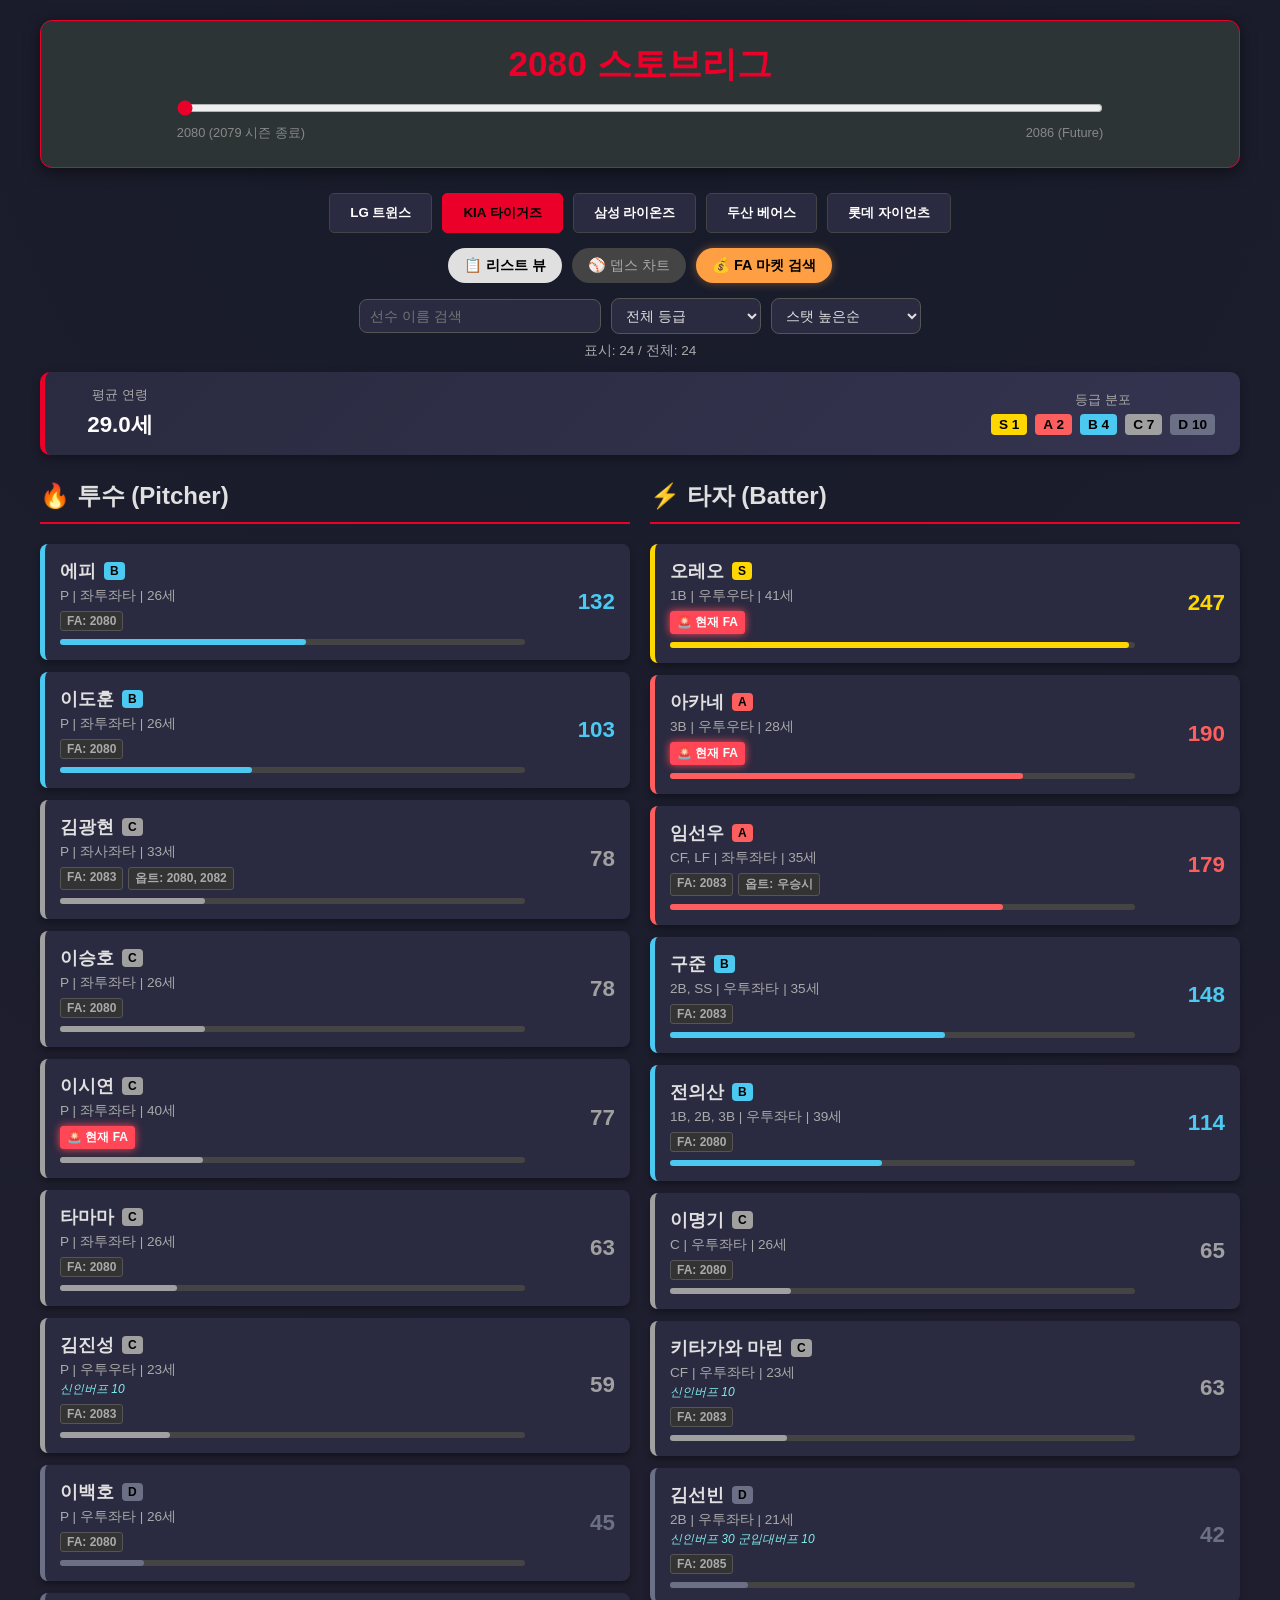
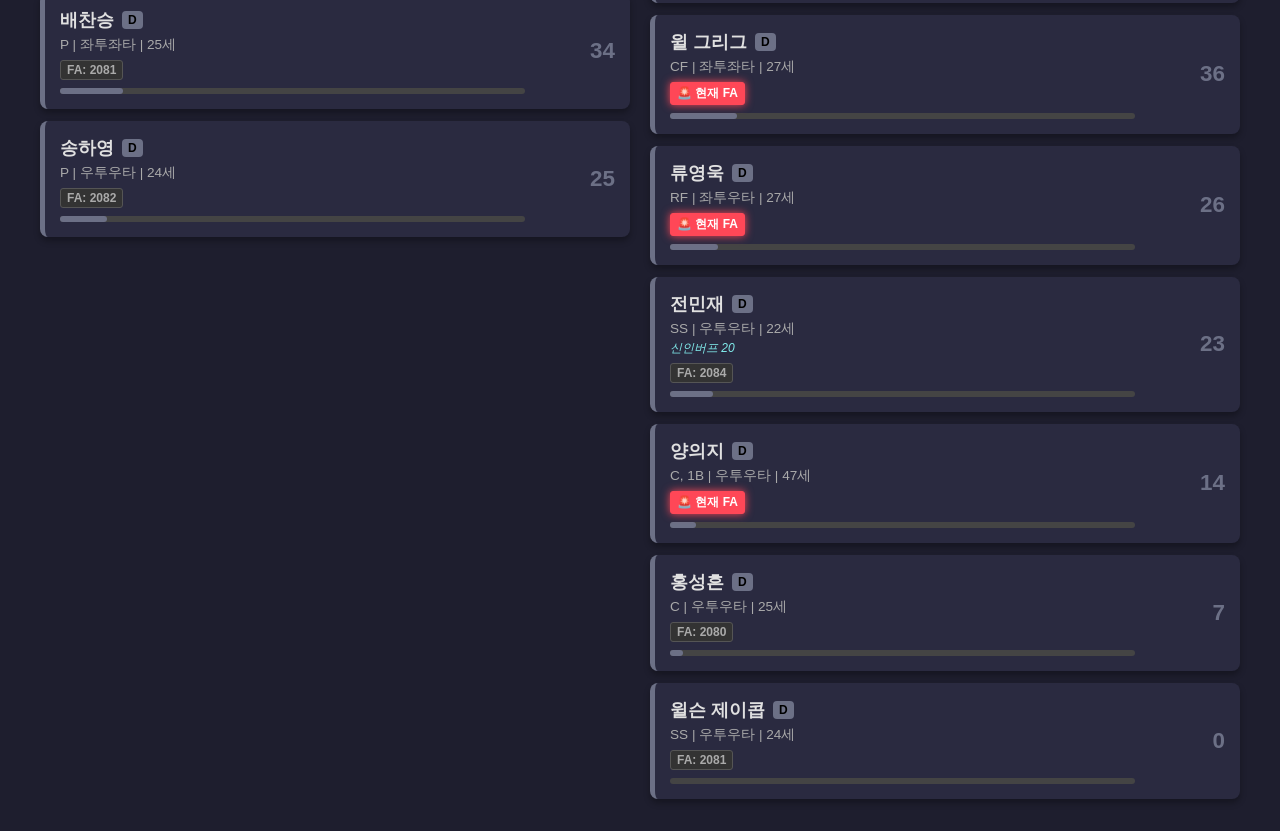
==== commit e3d17402: "Add team-specific dark themes and rename page title" ====
--- a/index.html
+++ b/index.html
@@ -3,7 +3,7 @@
 <head>
     <meta charset="UTF-8">
     <meta name="viewport" content="width=device-width, initial-scale=1.0">
-    <title>가상야구리그 로스터 매니저 (2080 스토브리그 에디션)</title>
+    <title>IKBOL 선수 명단</title>
     <link rel="stylesheet" href="style.css">
 </head>
 <body>
@@ -28,6 +28,14 @@
 
     <div class="filter-controls">
         <input type="text" id="searchInput" placeholder="선수 이름 검색">
+        <select id="gradeFilter">
+            <option value="ALL">전체 등급</option>
+            <option value="S">S 등급</option>
+            <option value="A">A 등급</option>
+            <option value="B">B 등급</option>
+            <option value="C">C 등급</option>
+            <option value="D">D 등급</option>
+        </select>
         <select id="sortSelect">
             <option value="stat_desc">스탯 높은순</option>
             <option value="stat_asc">스탯 낮은순</option>
--- a/style.css
+++ b/style.css
@@ -14,15 +14,18 @@
             --opt-color: #a55eea;
             --modal-overlay: rgba(0, 0, 0, 0.7);
             --graph-stat: #ff5e5e;
+            --team-secondary: #000000;
         }
 
         body {
             font-family: 'Pretendard', 'Malgun Gothic', sans-serif;
-            background-color: var(--bg-color);
+            background: radial-gradient(circle at top, color-mix(in srgb, var(--team-secondary) 28%, var(--bg-color) 72%) 0%, var(--bg-color) 55%);
             color: var(--text-main);
             margin: 0;
             padding: 20px;
         }
+
+
 
         .container { max-width: 1200px; margin: 0 auto; }
 
@@ -99,9 +102,11 @@
             flex-wrap: wrap;
             align-items: center;
         }
+
         .filter-controls input {
             min-width: 220px;
         }
+
         .filter-controls select {
             min-width: 150px;
         }
@@ -623,17 +628,18 @@
                 font-size: 0.82rem;
                 line-height: 1.35;
             }
+            #view-depth {
+                overflow-x: auto;
+                -webkit-overflow-scrolling: touch;
+                padding-bottom: 8px;
+            }
             .field-container {
-                height: auto;
-                min-height: 360px;
-                border-radius: 14px;
-                padding-bottom: 12px;
-            }
-            .base-diamond { display: none; }
-            .pos-box {
-                position: static;
-                width: 100%;
-                margin-bottom: 8px;
-            }
+                width: 900px;
+                min-width: 900px;
+                height: 600px;
+                border-radius: 20px 20px 50% 50%;
+                padding-bottom: 0;
+            }
+            .base-diamond { display: block; }
             .pos-box h3 { font-size: 0.75rem; }
         }
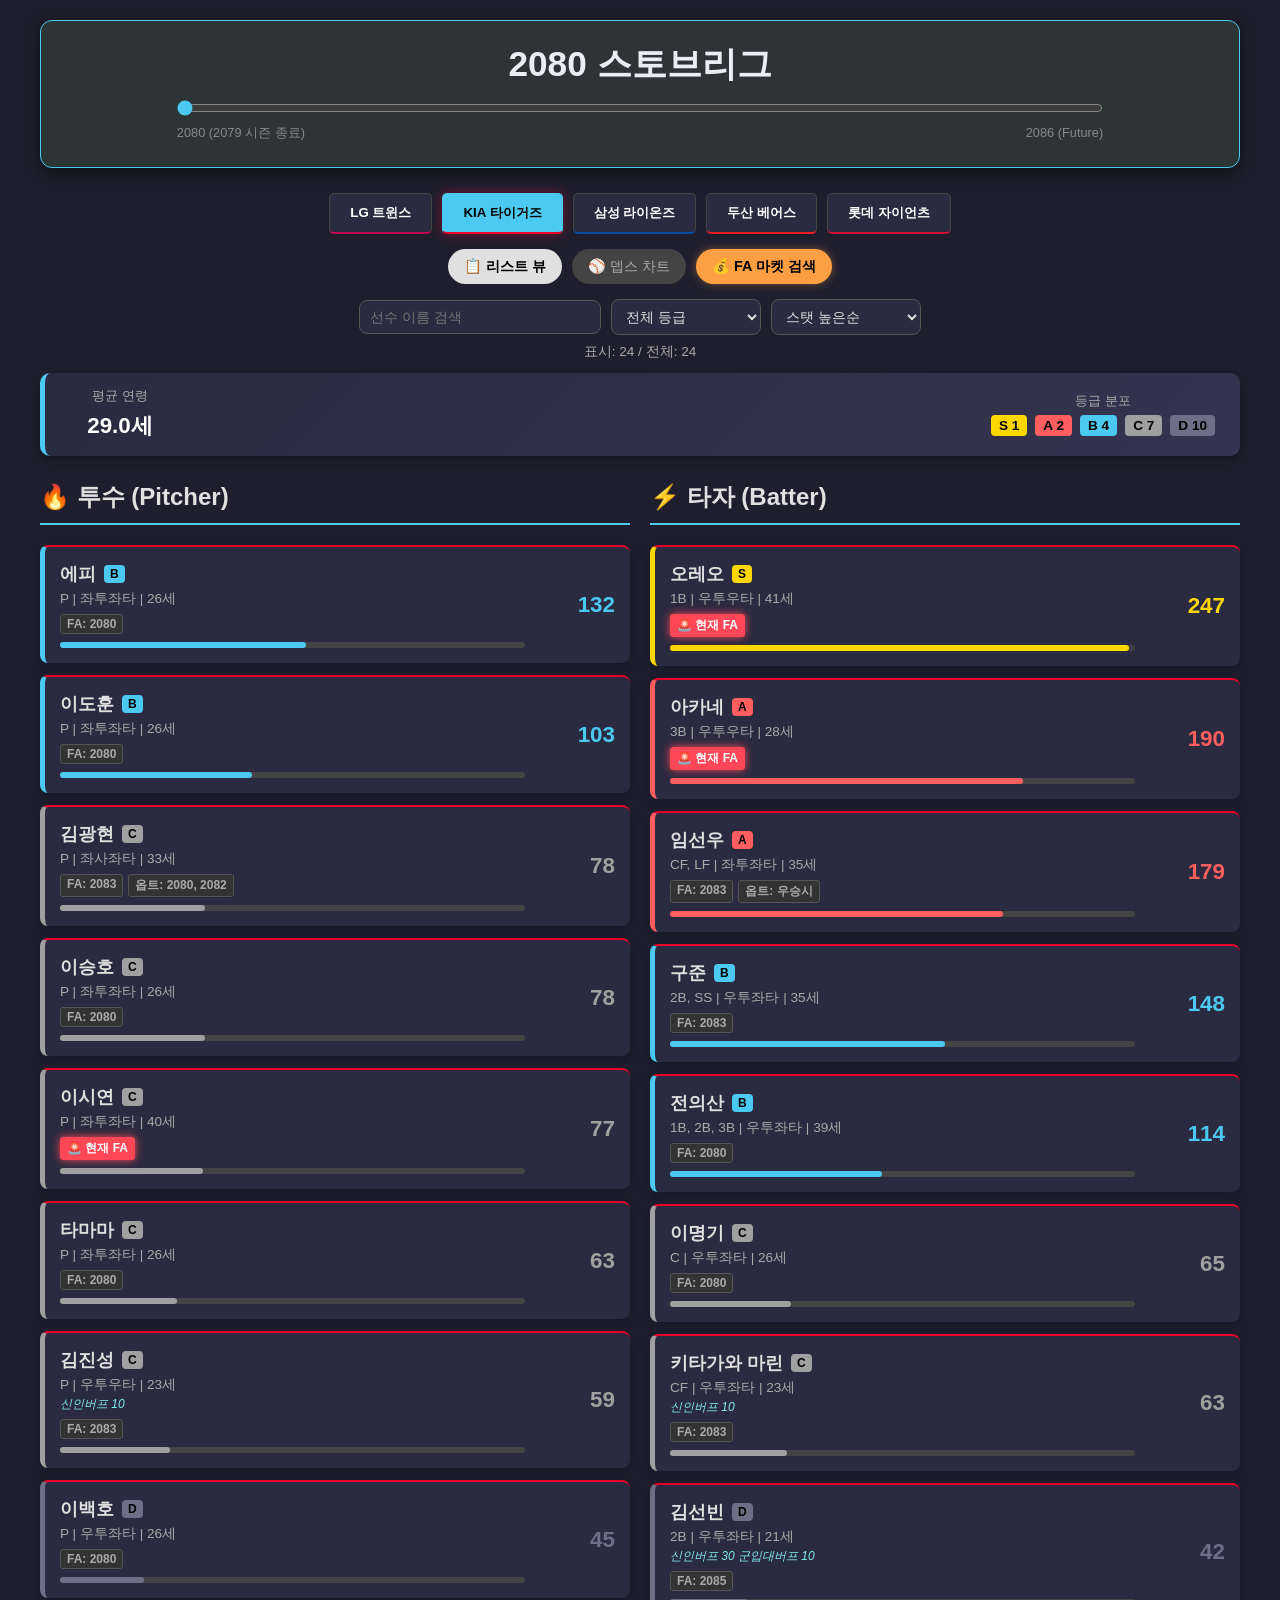
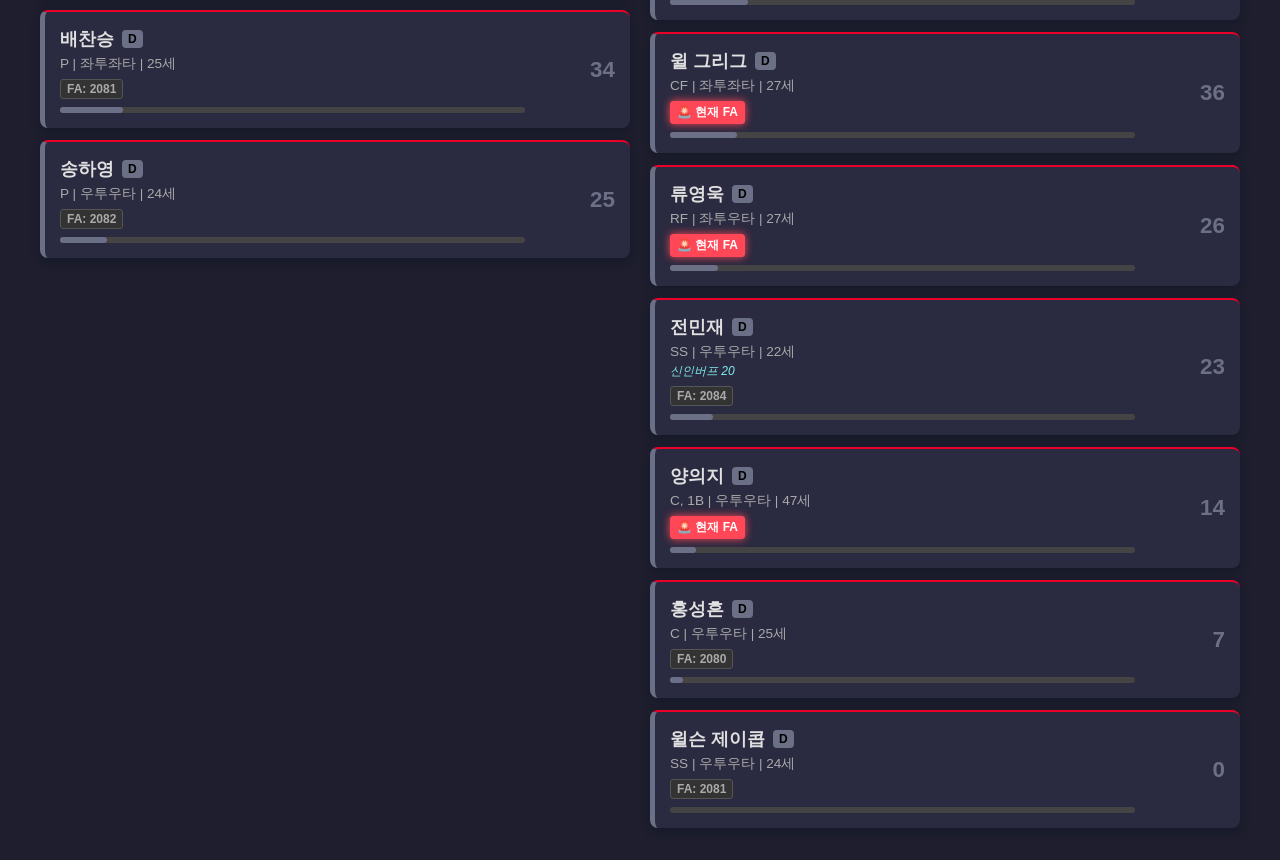
==== commit e1a26f36: "Isolate team UI overrides into separate stylesheet" ====
--- a/index.html
+++ b/index.html
@@ -5,6 +5,7 @@
     <meta name="viewport" content="width=device-width, initial-scale=1.0">
     <title>IKBOL 선수 명단</title>
     <link rel="stylesheet" href="style.css">
+    <link rel="stylesheet" href="team-theme.css">
 </head>
 <body>
 
--- a/style.css
+++ b/style.css
@@ -14,12 +14,13 @@
             --opt-color: #a55eea;
             --modal-overlay: rgba(0, 0, 0, 0.7);
             --graph-stat: #ff5e5e;
+            --team-primary: #4cc9f0;
             --team-secondary: #000000;
         }
 
         body {
             font-family: 'Pretendard', 'Malgun Gothic', sans-serif;
-            background: radial-gradient(circle at top, color-mix(in srgb, var(--team-secondary) 28%, var(--bg-color) 72%) 0%, var(--bg-color) 55%);
+            background-color: var(--bg-color);
             color: var(--text-main);
             margin: 0;
             padding: 20px;
@@ -42,7 +43,7 @@
         .time-display {
             font-size: 2.2rem;
             font-weight: bold;
-            color: var(--accent);
+            color: #e9eef5;
             margin-bottom: 10px;
         }
 
--- a/team-theme.css
+++ b/team-theme.css
@@ -0,0 +1,43 @@
+/* Team-specific overrides isolated to reduce merge conflicts */
+
+        .tab-btn[data-team='LG 트윈스'] { border-bottom: 2px solid #c30452; }
+        .tab-btn[data-team='KIA 타이거즈'] { border-bottom: 2px solid #ea0029; }
+        .tab-btn[data-team='삼성 라이온즈'] { border-bottom: 2px solid #074ca1; }
+        .tab-btn[data-team='두산 베어스'] { border-bottom: 2px solid #eb1d25; }
+        .tab-btn[data-team='롯데 자이언츠'] { border-bottom: 2px solid #d00f31; }
+
+        .player-card {
+            box-shadow: 0 4px 10px color-mix(in srgb, var(--team-secondary) 35%, transparent);
+        }
+
+        .fa-item {
+            border-left: 4px solid #555;
+            border-radius: 6px;
+            margin-bottom: 6px;
+            background: rgba(255,255,255,0.02);
+        }
+        .fa-item[data-team='LG 트윈스'] { border-left-color: #c30452; }
+        .fa-item[data-team='KIA 타이거즈'] { border-left-color: #ea0029; }
+        .fa-item[data-team='삼성 라이온즈'] { border-left-color: #074ca1; }
+        .fa-item[data-team='두산 베어스'] { border-left-color: #eb1d25; }
+        .fa-item[data-team='롯데 자이언츠'] { border-left-color: #d00f31; }
+
+
+        .tab-btn[data-team='LG 트윈스'].active { box-shadow: 0 0 12px rgba(195, 4, 82, 0.45); }
+        .tab-btn[data-team='KIA 타이거즈'].active { box-shadow: 0 0 12px rgba(234, 0, 41, 0.45); }
+        .tab-btn[data-team='삼성 라이온즈'].active { box-shadow: 0 0 12px rgba(7, 76, 161, 0.45); }
+        .tab-btn[data-team='두산 베어스'].active { box-shadow: 0 0 12px rgba(235, 29, 37, 0.45); }
+        .tab-btn[data-team='롯데 자이언츠'].active { box-shadow: 0 0 12px rgba(208, 15, 49, 0.45); }
+
+        .player-card[data-team='LG 트윈스'] { border-top: 2px solid #c30452; }
+        .player-card[data-team='KIA 타이거즈'] { border-top: 2px solid #ea0029; }
+        .player-card[data-team='삼성 라이온즈'] { border-top: 2px solid #074ca1; }
+        .player-card[data-team='두산 베어스'] { border-top: 2px solid #eb1d25; }
+        .player-card[data-team='롯데 자이언츠'] { border-top: 2px solid #d00f31; }
+
+        .fa-item[data-team='LG 트윈스'] { background: linear-gradient(90deg, rgba(195,4,82,0.18), rgba(255,255,255,0.02)); }
+        .fa-item[data-team='KIA 타이거즈'] { background: linear-gradient(90deg, rgba(234,0,41,0.18), rgba(255,255,255,0.02)); }
+        .fa-item[data-team='삼성 라이온즈'] { background: linear-gradient(90deg, rgba(7,76,161,0.18), rgba(255,255,255,0.02)); }
+        .fa-item[data-team='두산 베어스'] { background: linear-gradient(90deg, rgba(235,29,37,0.18), rgba(255,255,255,0.02)); }
+        .fa-item[data-team='롯데 자이언츠'] { background: linear-gradient(90deg, rgba(208,15,49,0.18), rgba(255,255,255,0.02)); }
+
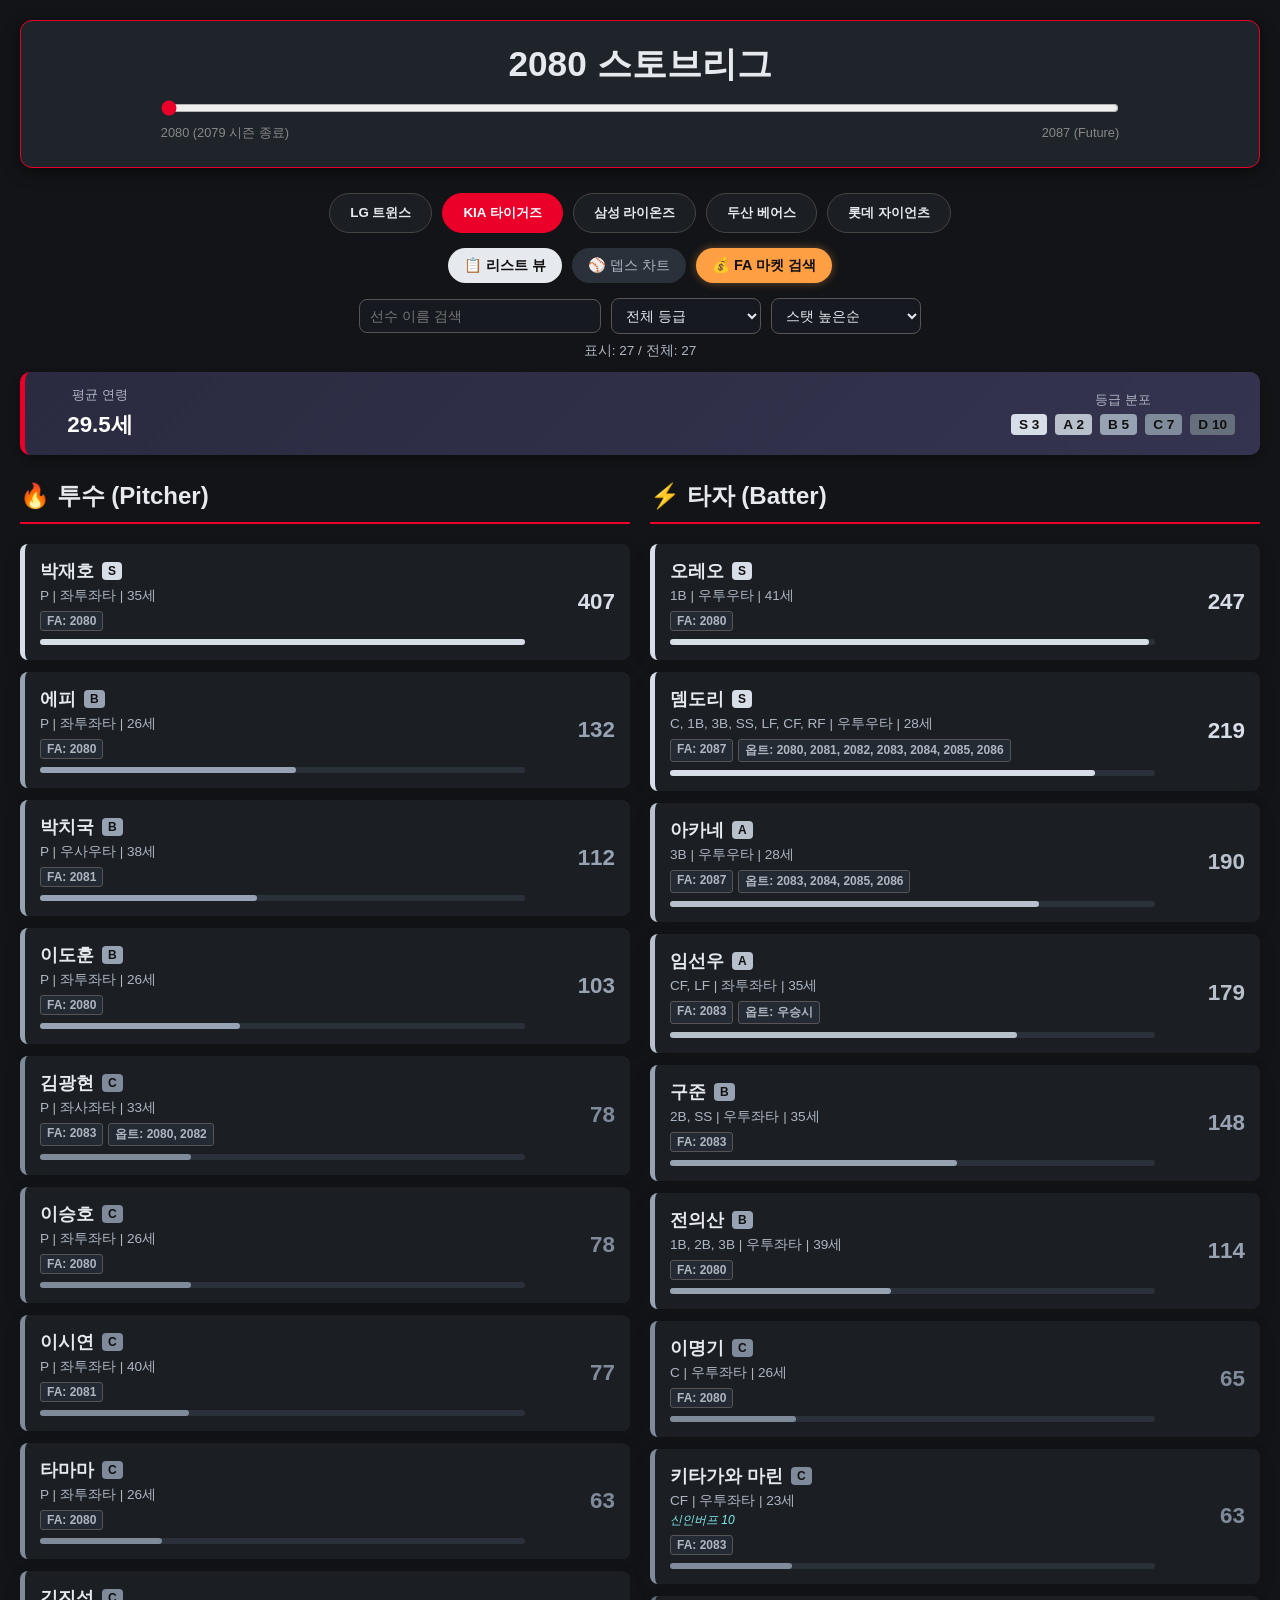
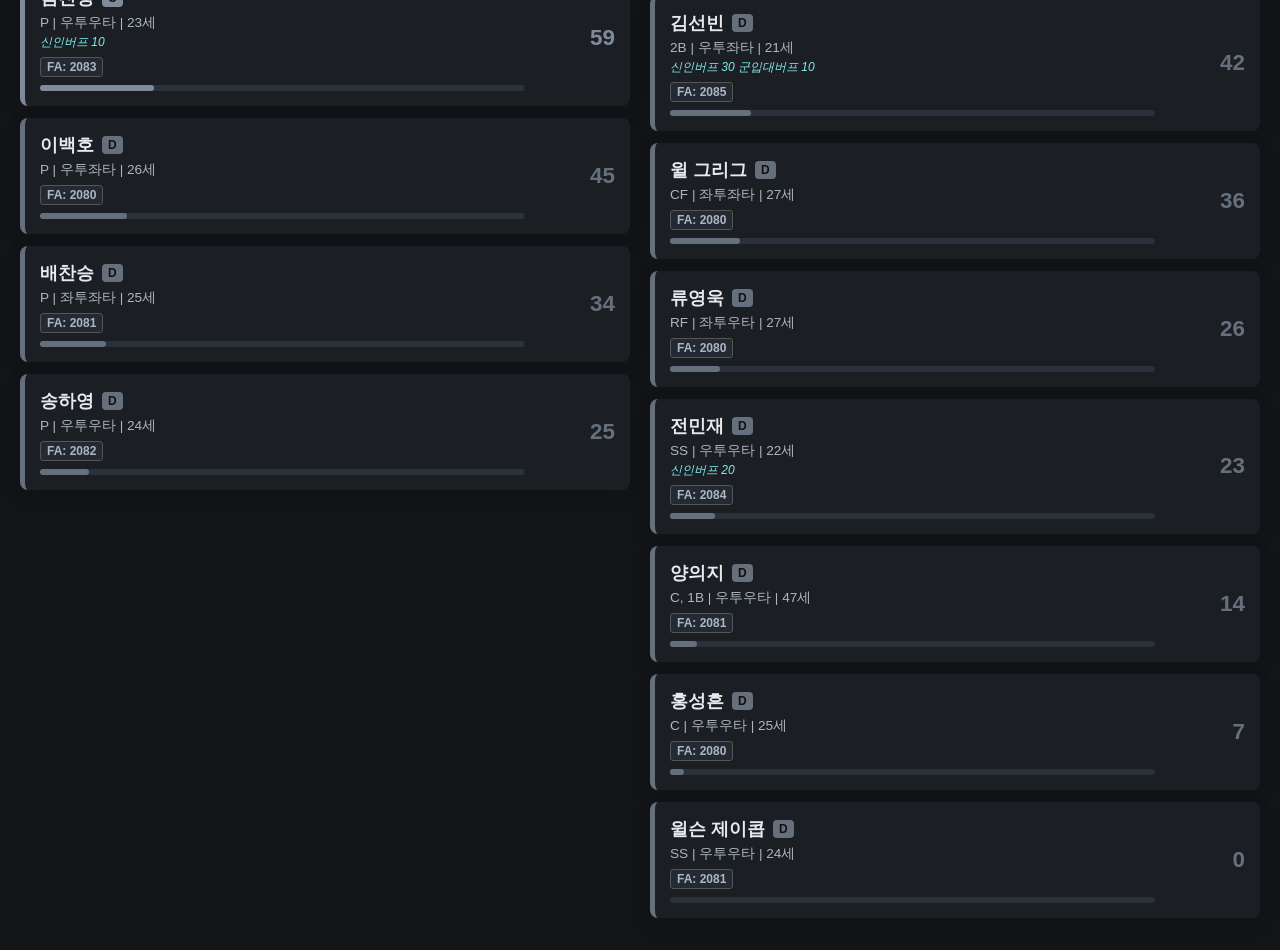
==== commit 03a3fb80: "Replace roster data with updated 2080 roster" ====
--- a/index.html
+++ b/index.html
@@ -12,10 +12,10 @@
 <div class="container">
     <div class="time-machine">
         <div class="time-display"><span id="displayYear">2080</span> 스토브리그</div>
-        <input type="range" id="yearSlider" min="2080" max="2086" value="2080" step="1">
+        <input type="range" id="yearSlider" min="2080" max="2087" value="2080" step="1">
         <div class="time-labels">
             <span>2080 (2079 시즌 종료)</span>
-            <span>2086 (Future)</span>
+            <span>2087 (Future)</span>
         </div>
     </div>
 
--- a/style.css
+++ b/style.css
@@ -1,17 +1,17 @@
 /* 가상야구리그 로스터 매니저 - 디자인 */
 
 :root {
-            --bg-color: #1e1e2e;
-            --card-bg: #2a2a40;
-            --text-main: #e0e0e0;
-            --accent: #4cc9f0;
-            --grade-s: #ffd700;
-            --grade-a: #ff5e5e;
-            --grade-b: #4cc9f0;
-            --grade-c: #a0a0a0;
-            --grade-d: #6c7086;
-            --urgent: #ff4757;
-            --opt-color: #a55eea;
+            --bg-color: #121417;
+            --card-bg: #1b1f24;
+            --text-main: #e6e9ee;
+            --accent: #cfd6df;
+            --grade-s: #d8dee8;
+            --grade-a: #b8c0cc;
+            --grade-b: #97a3b3;
+            --grade-c: #7f8b9a;
+            --grade-d: #66707d;
+            --urgent: #e6e9ee;
+            --opt-color: #b8c0cc;
             --modal-overlay: rgba(0, 0, 0, 0.7);
             --graph-stat: #ff5e5e;
             --team-primary: #4cc9f0;
@@ -20,7 +20,7 @@
 
         body {
             font-family: 'Pretendard', 'Malgun Gothic', sans-serif;
-            background-color: var(--bg-color);
+            background: var(--bg-color);
             color: var(--text-main);
             margin: 0;
             padding: 20px;
@@ -28,10 +28,10 @@
 
 
 
-        .container { max-width: 1200px; margin: 0 auto; }
+        .container { max-width: 1280px; margin: 0 auto; }
 
         .time-machine {
-            background: #2d3436;
+            background: #1f242b;
             padding: 20px;
             border-radius: 12px;
             text-align: center;
@@ -43,7 +43,7 @@
         .time-display {
             font-size: 2.2rem;
             font-weight: bold;
-            color: #e9eef5;
+            color: var(--text-main);
             margin-bottom: 10px;
         }
 
@@ -73,10 +73,10 @@
         .tab-btn {
             background: var(--card-bg);
             border: 1px solid #444;
-            color: white;
+            color: var(--text-main);
             padding: 10px 20px;
             cursor: pointer;
-            border-radius: 5px;
+            border-radius: 999px;
             font-weight: bold;
             transition: 0.3s;
         }
@@ -84,8 +84,19 @@
         .tab-btn:hover,
         .tab-btn.active {
             background: var(--accent);
-            color: #000;
+            color: #ffffff;
             border-color: var(--accent);
+        }
+
+        .player-card {
+            box-shadow: 0 4px 10px color-mix(in srgb, var(--team-secondary) 35%, transparent);
+        }
+        .player-card .name { color: inherit; }
+        .fa-item {
+            border-left: 4px solid #555;
+            border-radius: 6px;
+            margin-bottom: 6px;
+            background: rgba(255,255,255,0.03);
         }
 
         .view-controls {
@@ -113,8 +124,8 @@
         }
         .filter-controls input,
         .filter-controls select {
-            background: #2a2a40;
-            color: #e0e0e0;
+            background: #161a20;
+            color: var(--text-main);
             border: 1px solid #555;
             border-radius: 8px;
             padding: 8px 10px;
@@ -122,14 +133,14 @@
         }
         .result-count {
             text-align: center;
-            color: #aaa;
+            color: #aeb6c2;
             font-size: 0.85rem;
             margin-bottom: 12px;
         }
 
         .view-btn {
-            background: #444;
-            color: #aaa;
+            background: #2b313a;
+            color: #aeb6c2;
             border: none;
             padding: 8px 16px;
             border-radius: 20px;
@@ -140,13 +151,13 @@
 
         .view-btn.active {
             background: var(--text-main);
-            color: #000;
+            color: #111;
             font-weight: bold;
         }
 
         .fa-search-btn {
             background: #ff9f43;
-            color: #000;
+            color: #111;
             font-weight: bold;
             border: none;
             padding: 8px 16px;
@@ -177,7 +188,7 @@
         }
 
         .dash-item { text-align: center; min-width: 100px; }
-        .dash-label { font-size: 0.8rem; color: #aaa; margin-bottom: 5px; }
+        .dash-label { font-size: 0.8rem; color: #aeb6c2; margin-bottom: 5px; }
         .dash-value { font-size: 1.4rem; font-weight: bold; color: #fff; }
         .grade-dist { display: flex; gap: 8px; font-size: 0.85rem; }
         .dist-box { padding: 3px 8px; border-radius: 4px; background: #222; font-weight: bold; }
@@ -195,7 +206,7 @@
             align-items: center;
             justify-content: space-between;
             border-left: 5px solid gray;
-            box-shadow: 0 4px 6px rgba(0,0,0,0.3);
+            box-shadow: 0 6px 20px rgba(0,0,0,0.08);
             transition: all 0.2s ease;
             cursor: pointer;
         }
@@ -203,14 +214,14 @@
         .player-card:hover {
             transform: translateY(-3px);
             box-shadow: 0 6px 12px rgba(0,0,0,0.5);
-            background-color: #343450;
+            background-color: #242a33;
         }
 
         .info { flex: 1; }
         .header-row { display: flex; align-items: center; gap: 8px; flex-wrap: wrap; }
         .name { font-size: 1.1rem; font-weight: bold; }
-        .grade-badge { font-size: 0.75rem; padding: 2px 6px; border-radius: 4px; color: #000; font-weight: bold; }
-        .detail { font-size: 0.85rem; color: #aaa; margin-top: 4px; }
+        .grade-badge { font-size: 0.75rem; padding: 2px 6px; border-radius: 4px; color: #111; font-weight: bold; }
+        .detail { font-size: 0.85rem; color: #aeb6c2; margin-top: 4px; }
         .notes { font-size: 0.75rem; color: #81ecec; margin-top: 2px; font-style: italic; }
         .contract-tags { display: flex; gap: 5px; margin-top: 6px; font-size: 0.75rem; flex-wrap: wrap; }
         .tag { padding: 2px 6px; border-radius: 3px; font-weight: bold; border: 1px solid #444; }
@@ -218,10 +229,10 @@
         .stat-change-up { color: #2ecc71; font-size: 0.8rem; margin-left: 5px; }
         .stat-change-down { color: #ff4757; font-size: 0.8rem; margin-left: 5px; }
 
-        .tag-fa-urgent { background: var(--urgent); color: white; border-color: var(--urgent); box-shadow: 0 0 8px var(--urgent); animation: pulse 1.5s infinite; }
-        .tag-opt-urgent { background: var(--opt-color); color: white; border-color: var(--opt-color); box-shadow: 0 0 8px var(--opt-color); }
-        .tag-fa-past { background: #444; color: #777; text-decoration: line-through; }
-        .tag-fa { background: #333; color: #aaa; border: 1px solid #555; }
+        .tag-fa-urgent { background: var(--urgent); color: #0f1114; border-color: var(--urgent); box-shadow: 0 0 8px var(--urgent); animation: pulse 1.5s infinite; }
+        .tag-opt-urgent { background: var(--opt-color); color: #0f1114; border-color: var(--opt-color); box-shadow: 0 0 8px var(--opt-color); }
+        .tag-fa-past { background: #2b313a; color: #777; text-decoration: line-through; }
+        .tag-fa { background: #242a33; color: #aeb6c2; border: 1px solid #555; }
 
         @keyframes pulse {
             0% { opacity: 1; }
@@ -231,7 +242,7 @@
 
         .stat-box { text-align: right; min-width: 90px; }
         .stat-value { font-size: 1.4rem; font-weight: bold; display: block; }
-        .stat-bar-bg { width: 100%; height: 6px; background: #444; margin-top: 8px; border-radius: 3px; }
+        .stat-bar-bg { width: 100%; height: 6px; background: #2b313a; margin-top: 8px; border-radius: 3px; }
         .stat-bar-fill { height: 100%; background: var(--accent); border-radius: 3px; width: 0%; transition: width 0.5s; }
 
         .border-S { border-left-color: var(--grade-s); }
@@ -251,7 +262,7 @@
         .text-B { color: var(--grade-b); }
         .text-C { color: var(--grade-c); }
         .text-D { color: var(--grade-d); }
-        .text-black { color: #000; }
+        .text-black { color: #111; }
 
         .hidden { display: none !important; }
 
@@ -260,7 +271,7 @@
             width: 100%;
             max-width: 900px;
             height: 600px;
-            background: radial-gradient(circle at 50% 100%, #dcdde1 15%, #27ae60 16%, #2ecc71 100%);
+            background: linear-gradient(180deg, #171b21 0%, #12161c 100%);
             margin: 0 auto 30px auto;
             border: 4px solid #fff;
             border-radius: 20px 20px 50% 50%;
@@ -295,7 +306,9 @@
             font-size: 0.8rem;
             text-align: center;
             border-bottom: 1px solid #444;
-            color: var(--accent);
+            color: #ffffff;
+            text-shadow: 0 0 2px rgba(0,0,0,0.95), 0 0 6px rgba(0,0,0,0.75);
+            -webkit-text-stroke: 0.35px rgba(0,0,0,0.75);
         }
 
         .pos-box.danger {
@@ -334,7 +347,7 @@
         .more-trigger {
             text-align: center;
             font-size: 0.7rem;
-            color: #aaa;
+            color: #aeb6c2;
             cursor: pointer;
             padding: 2px 0;
             position: relative;
@@ -381,6 +394,8 @@
             pointer-events: none;
             transition: opacity 0.3s;
         }
+        #playerModal { z-index: 1100; }
+        #faModal { z-index: 1000; }
 
         .modal-overlay.active {
             opacity: 1;
@@ -410,7 +425,7 @@
             right: 20px;
             font-size: 1.5rem;
             cursor: pointer;
-            color: #aaa;
+            color: #aeb6c2;
         }
 
         .close-btn:hover { color: #fff; }
@@ -423,7 +438,7 @@
         }
 
         .modal-sub {
-            color: #aaa;
+            color: #aeb6c2;
             margin-top: 5px;
             font-size: 0.9rem;
         }
@@ -432,7 +447,7 @@
             margin: 15px 0;
             padding: 10px;
             background: #222;
-            border-radius: 5px;
+            border-radius: 999px;
             color: #81ecec;
             font-style: italic;
             border-left: 3px solid #81ecec;
@@ -479,7 +494,7 @@
         }
 
         .scout-table th {
-            background: #444;
+            background: #2b313a;
             color: #fff;
             padding: 8px;
         }
@@ -519,7 +534,7 @@
             transition: 0.2s;
         }
 
-        .fa-item:hover { background: #444; }
+        .fa-item:hover { background: #303844; }
 
         .fa-team-logo {
             font-size: 0.8rem;
@@ -643,4 +658,10 @@
             }
             .base-diamond { display: block; }
             .pos-box h3 { font-size: 0.75rem; }
-        }
+            .pos-player {
+                font-size: 0.72rem;
+            }
+            .pos-name {
+                max-width: calc(100% - 42px);
+            }
+        }
--- a/team-theme.css
+++ b/team-theme.css
@@ -1,43 +1,20 @@
-/* Team-specific overrides isolated to reduce merge conflicts */
-
-        .tab-btn[data-team='LG 트윈스'] { border-bottom: 2px solid #c30452; }
-        .tab-btn[data-team='KIA 타이거즈'] { border-bottom: 2px solid #ea0029; }
-        .tab-btn[data-team='삼성 라이온즈'] { border-bottom: 2px solid #074ca1; }
-        .tab-btn[data-team='두산 베어스'] { border-bottom: 2px solid #eb1d25; }
-        .tab-btn[data-team='롯데 자이언츠'] { border-bottom: 2px solid #d00f31; }
-
-        .player-card {
-            box-shadow: 0 4px 10px color-mix(in srgb, var(--team-secondary) 35%, transparent);
-        }
-
-        .fa-item {
-            border-left: 4px solid #555;
-            border-radius: 6px;
-            margin-bottom: 6px;
-            background: rgba(255,255,255,0.02);
-        }
-        .fa-item[data-team='LG 트윈스'] { border-left-color: #c30452; }
-        .fa-item[data-team='KIA 타이거즈'] { border-left-color: #ea0029; }
-        .fa-item[data-team='삼성 라이온즈'] { border-left-color: #074ca1; }
-        .fa-item[data-team='두산 베어스'] { border-left-color: #eb1d25; }
-        .fa-item[data-team='롯데 자이언츠'] { border-left-color: #d00f31; }
-
-
-        .tab-btn[data-team='LG 트윈스'].active { box-shadow: 0 0 12px rgba(195, 4, 82, 0.45); }
-        .tab-btn[data-team='KIA 타이거즈'].active { box-shadow: 0 0 12px rgba(234, 0, 41, 0.45); }
-        .tab-btn[data-team='삼성 라이온즈'].active { box-shadow: 0 0 12px rgba(7, 76, 161, 0.45); }
-        .tab-btn[data-team='두산 베어스'].active { box-shadow: 0 0 12px rgba(235, 29, 37, 0.45); }
-        .tab-btn[data-team='롯데 자이언츠'].active { box-shadow: 0 0 12px rgba(208, 15, 49, 0.45); }
-
-        .player-card[data-team='LG 트윈스'] { border-top: 2px solid #c30452; }
-        .player-card[data-team='KIA 타이거즈'] { border-top: 2px solid #ea0029; }
-        .player-card[data-team='삼성 라이온즈'] { border-top: 2px solid #074ca1; }
-        .player-card[data-team='두산 베어스'] { border-top: 2px solid #eb1d25; }
-        .player-card[data-team='롯데 자이언츠'] { border-top: 2px solid #d00f31; }
-
-        .fa-item[data-team='LG 트윈스'] { background: linear-gradient(90deg, rgba(195,4,82,0.18), rgba(255,255,255,0.02)); }
-        .fa-item[data-team='KIA 타이거즈'] { background: linear-gradient(90deg, rgba(234,0,41,0.18), rgba(255,255,255,0.02)); }
-        .fa-item[data-team='삼성 라이온즈'] { background: linear-gradient(90deg, rgba(7,76,161,0.18), rgba(255,255,255,0.02)); }
-        .fa-item[data-team='두산 베어스'] { background: linear-gradient(90deg, rgba(235,29,37,0.18), rgba(255,255,255,0.02)); }
-        .fa-item[data-team='롯데 자이언츠'] { background: linear-gradient(90deg, rgba(208,15,49,0.18), rgba(255,255,255,0.02)); }
-
+#fa-list-body .fa-item[data-team='LG 트윈스'] {
+    border-left-color: #c30452;
+    background: linear-gradient(90deg, rgba(195,4,82,0.22), rgba(255,255,255,0.03));
+}
+#fa-list-body .fa-item[data-team='KIA 타이거즈'] {
+    border-left-color: #ea0029;
+    background: linear-gradient(90deg, rgba(234,0,41,0.22), rgba(255,255,255,0.03));
+}
+#fa-list-body .fa-item[data-team='삼성 라이온즈'] {
+    border-left-color: #074ca1;
+    background: linear-gradient(90deg, rgba(7,76,161,0.22), rgba(255,255,255,0.03));
+}
+#fa-list-body .fa-item[data-team='두산 베어스'] {
+    border-left-color: #1d2f6f;
+    background: linear-gradient(90deg, rgba(29,47,111,0.24), rgba(255,255,255,0.03));
+}
+#fa-list-body .fa-item[data-team='롯데 자이언츠'] {
+    border-left-color: #041e42;
+    background: linear-gradient(90deg, rgba(4,30,66,0.28), rgba(255,255,255,0.03));
+}
